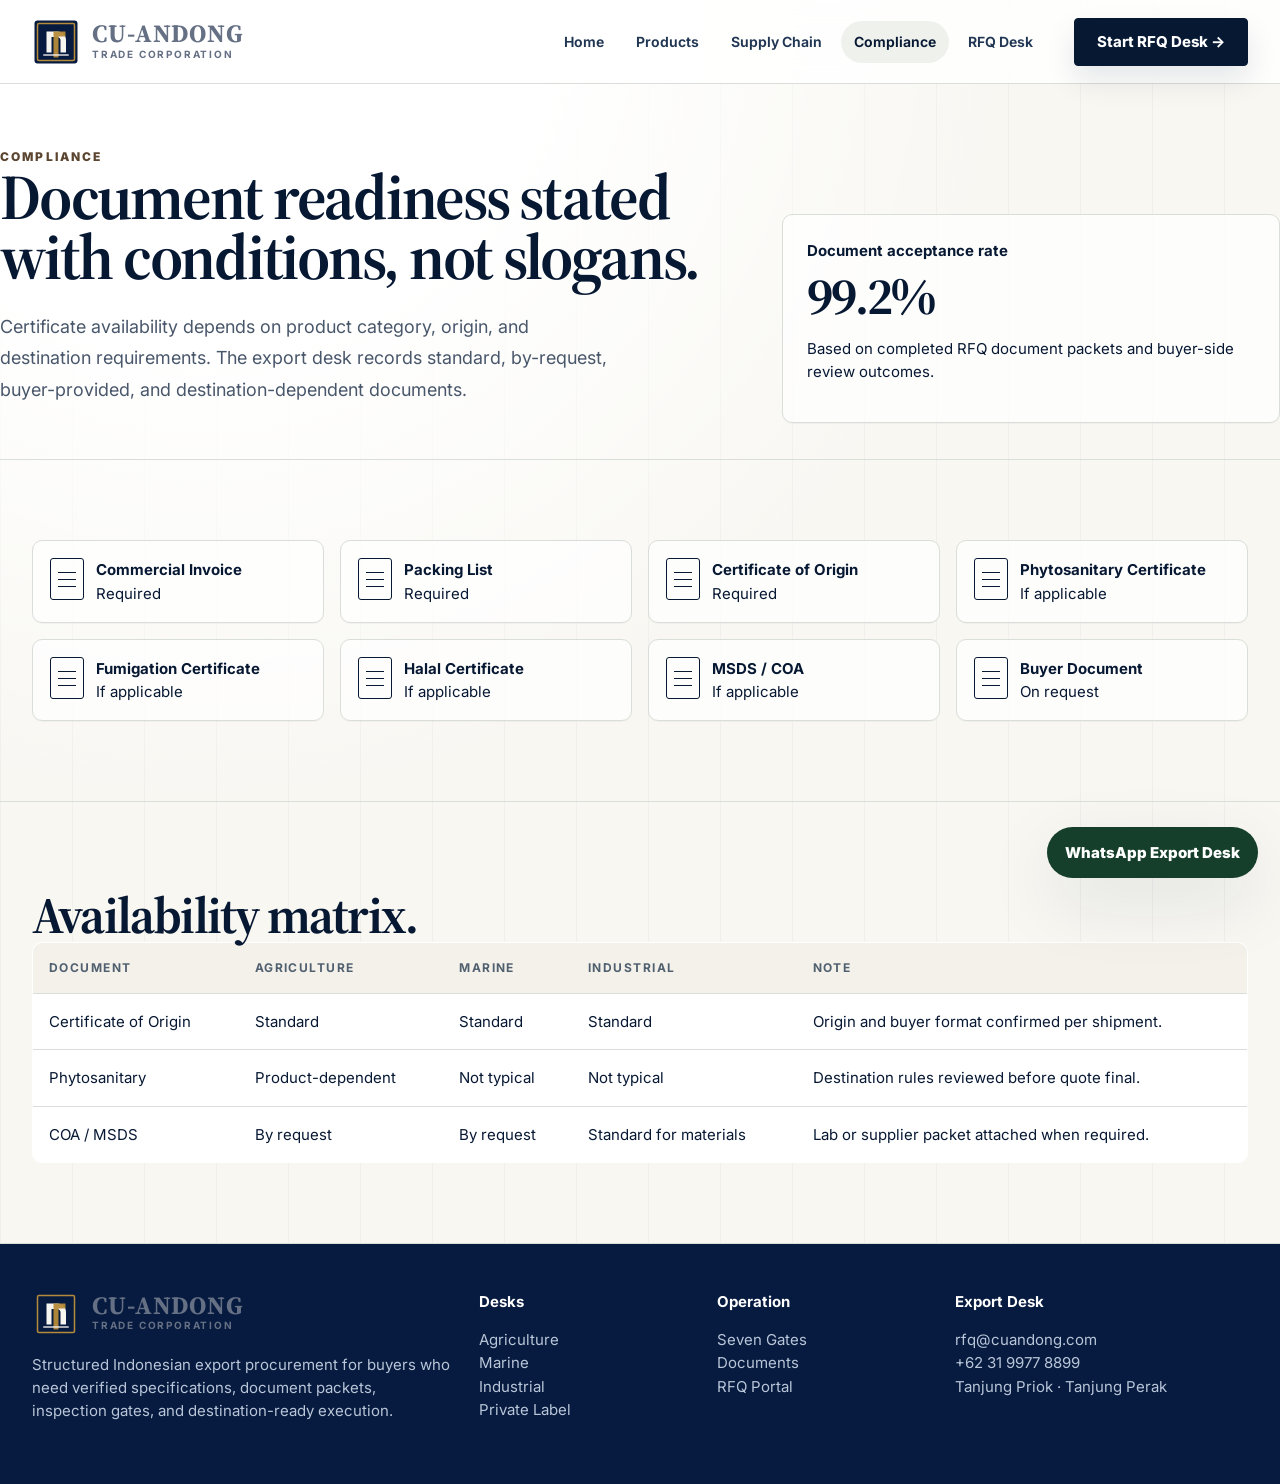
==== compliance.html @ 4dc1309f "Refine institutional visuals and product category assets" ====
<!doctype html><html lang="en"><head><meta charset="utf-8"><meta name="viewport" content="width=device-width, initial-scale=1"><title>Compliance — CU-ANDONG</title><meta name="description" content="CU-ANDONG Trade Corporation — Indonesian export procurement, RFQ desk, supply chain documentation."><link rel="preconnect" href="https://fonts.googleapis.com"><link rel="preconnect" href="https://fonts.gstatic.com" crossorigin><link href="https://fonts.googleapis.com/css2?family=Source+Serif+4:opsz,wght@8..60,500;8..60,600;8..60,700&family=Inter:wght@450;600;700;800&display=swap" rel="stylesheet"><link rel="icon" href="favicon.svg"><link rel="stylesheet" href="assets/cuandong.css"></head><body><div class="page"><header class="site-header"><div class="wrap nav"><a class="brand" href="index.html"><span class="mark">CD</span><span><b>CU-ANDONG</b><span>Trade Corporation</span></span></a><nav class="navlinks"><a class="" href="index.html">Home</a><a class="" href="products.html">Products</a><a class="" href="supply-chain.html">Supply Chain</a><a class="active" href="compliance.html">Compliance</a><a class="" href="contact.html">RFQ Desk</a></nav><a class="rfq-btn" href="contact.html">Start RFQ Desk →</a><button class="hamb btn secondary">Menu</button></div></header><main><section class="wrap subhero"><div><div class="kicker">Compliance</div><h1 class="display">Document readiness stated with conditions, not slogans.</h1><p class="lead">Certificate availability depends on product category, origin, and destination requirements. The export desk records standard, by-request, buyer-provided, and destination-dependent documents.</p></div><div class="panel" style="padding:24px"><b>Document acceptance rate</b><h2 style="font-size:52px">99.2%</h2><p>Based on completed RFQ document packets and buyer-side review outcomes.</p></div></section><section class="section"><div class="wrap"><div class="grid doc-grid"><article class="card doc"><i></i><div><b>Commercial Invoice</b><br><span>Required</span></div></article><article class="card doc"><i></i><div><b>Packing List</b><br><span>Required</span></div></article><article class="card doc"><i></i><div><b>Certificate of Origin</b><br><span>Required</span></div></article><article class="card doc"><i></i><div><b>Phytosanitary Certificate</b><br><span>If applicable</span></div></article><article class="card doc"><i></i><div><b>Fumigation Certificate</b><br><span>If applicable</span></div></article><article class="card doc"><i></i><div><b>Halal Certificate</b><br><span>If applicable</span></div></article><article class="card doc"><i></i><div><b>MSDS / COA</b><br><span>If applicable</span></div></article><article class="card doc"><i></i><div><b>Buyer Document</b><br><span>On request</span></div></article></div></div></section><section class="section"><div class="wrap"><h2>Availability matrix.</h2><table class="table"><tr><th>Document</th><th>Agriculture</th><th>Marine</th><th>Industrial</th><th>Note</th></tr><tr><td>Certificate of Origin</td><td>Standard</td><td>Standard</td><td>Standard</td><td>Origin and buyer format confirmed per shipment.</td></tr><tr><td>Phytosanitary</td><td>Product-dependent</td><td>Not typical</td><td>Not typical</td><td>Destination rules reviewed before quote final.</td></tr><tr><td>COA / MSDS</td><td>By request</td><td>By request</td><td>Standard for materials</td><td>Lab or supplier packet attached when required.</td></tr></table></div></section></main><footer class="footer"><div class="wrap footgrid"><div><div class="brand"><span class="mark">CD</span><span><b>CU-ANDONG</b><span>Trade Corporation</span></span></div><p>Structured Indonesian export procurement for buyers who need verified specifications, document packets, inspection gates, and destination-ready execution.</p></div><div><h4>Desks</h4><p><a href="products.html">Agriculture</a><br><a href="products.html">Marine</a><br><a href="products.html">Industrial</a><br><a href="products.html">Private Label</a></p></div><div><h4>Operation</h4><p><a href="supply-chain.html">Seven Gates</a><br><a href="compliance.html">Documents</a><br><a href="contact.html">RFQ Portal</a></p></div><div><h4>Export Desk</h4><p>rfq@cuandong.com<br>+62 31 9977 8899<br>Tanjung Priok · Tanjung Perak</p></div></div></footer><a class="wa" href="https://wa.me/623199778899?text=Hi%20CU-ANDONG%2C%20I%20want%20to%20discuss%20an%20RFQ%20draft.">WhatsApp Export Desk</a><div class="toast"></div></div><script src="assets/cuandong.js"></script></body></html>
---- assets/cuandong.css ----
:root{
  --ink:#061b3f; --ink-2:#0b2d5b; --muted:#667085; --paper:#f7f5ef; --white:#fff; --line:#d9ded8; --brass:#a7782a; --sage:#dce8d8; --sage-ink:#31543c; --warn:#efe4cf; --danger:#ead8d1; --shadow:0 24px 70px rgba(6,27,63,.10); --r:18px; --serif:"Fraunces", Georgia, serif; --sans:Inter, ui-sans-serif, system-ui, -apple-system, Segoe UI, Arial, sans-serif; }
*{box-sizing:border-box} html{scroll-behavior:smooth} body{margin:0;background:var(--paper);color:var(--ink);font-family:var(--sans);font-size:15px;line-height:1.55} a{color:inherit;text-decoration:none} img{max-width:100%;display:block} button,input,select,textarea{font:inherit}.page{min-height:100vh;background:radial-gradient(circle at 16% 0%,#fff 0 19%,transparent 44%),linear-gradient(90deg,rgba(6,27,63,.035) 1px,transparent 1px),var(--paper);background-size:auto,72px 72px,auto}.wrap{max-width:1440px;margin:auto;padding:0 32px}.site-header{height:84px;background:rgba(255,255,255,.82);backdrop-filter:blur(18px);border-bottom:1px solid var(--line);position:sticky;top:0;z-index:20}.nav{height:84px;display:flex;align-items:center;gap:28px}.brand{display:flex;align-items:center;gap:12px;font-weight:800;letter-spacing:.04em}.mark{width:42px;height:42px;border:2px solid var(--brass);display:grid;place-items:center;color:var(--brass);font-weight:900}.brand b{font-family:var(--serif);font-size:25px;line-height:.92}.brand span{display:block;font-size:10px;letter-spacing:.18em;text-transform:uppercase;color:var(--muted);font-weight:700}.navlinks{margin-left:auto;display:flex;gap:6px;align-items:center}.navlinks a{padding:10px 13px;border-radius:999px;color:#203653;font-weight:650;font-size:14px}.navlinks a:hover,.navlinks a.active{background:#eef1ec;color:var(--ink)}.rfq-btn,.btn{height:48px;padding:0 22px;border-radius:6px;border:1px solid var(--ink);background:var(--ink);color:#fff;display:inline-flex;align-items:center;justify-content:center;gap:12px;font-weight:760;box-shadow:0 10px 24px rgba(6,27,63,.14);transition:.2s}.rfq-btn:hover,.btn:hover{transform:translateY(-1px);background:#0a2a5f}.btn.secondary{background:#fff;color:var(--ink);box-shadow:none;border-color:var(--line)}.btn.secondary:hover{border-color:var(--ink)}.hamb{display:none}.hero{display:grid;grid-template-columns:5fr 7fr;min-height:615px;border-bottom:1px solid var(--line)}.hero-copy{padding:68px 40px 38px 4px;display:flex;flex-direction:column;justify-content:center}.hero h1,.display{font-family:var(--serif);font-size:clamp(46px,5vw,82px);line-height:.94;letter-spacing:-.055em;margin:0 0 24px}.lead{font-size:18px;line-height:1.75;color:#576273;max-width:620px}.hero-actions{display:flex;gap:18px;align-items:center;margin:32px 0}.text-link{font-weight:760;color:var(--ink-2);display:inline-flex;gap:10px}.evidence{display:grid;grid-template-columns:repeat(4,1fr);border:1px solid var(--line);background:rgba(255,255,255,.75);border-radius:8px;margin-top:22px}.ev{padding:18px 18px;border-right:1px solid var(--line)}.ev:last-child{border-right:0}.ev strong{display:block;font-family:var(--serif);font-size:26px}.ev span{font-size:12px;color:var(--muted);font-weight:650}.hero-media{position:relative;min-height:560px;border-left:1px solid var(--line);overflow:hidden;background:#ddd}.hero-media img{width:100%;height:100%;object-fit:cover}.status-panel{position:absolute;right:32px;top:56px;width:315px;background:linear-gradient(145deg,#061b3f,#0a3265);color:#fff;border:1px solid rgba(255,255,255,.18);box-shadow:var(--shadow);padding:22px;border-radius:8px}.status-panel h3{margin:0 0 16px;font-size:13px;letter-spacing:.16em;text-transform:uppercase}.status-row{display:flex;justify-content:space-between;border-top:1px solid rgba(255,255,255,.18);padding:11px 0;font-size:13px}.status-row b{font-size:18px}.section{padding:80px 0;border-bottom:1px solid var(--line)}.section-head{display:flex;justify-content:space-between;gap:28px;align-items:end;margin-bottom:28px}.kicker{font-size:12px;text-transform:uppercase;letter-spacing:.18em;font-weight:850;color:var(--ink-2)}h2{font-family:var(--serif);font-size:clamp(34px,4vw,58px);line-height:1;margin:8px 0 0;letter-spacing:-.04em}.grid{display:grid;gap:16px}.product-grid{grid-template-columns:1.15fr 1fr 1fr 1.25fr}.card,.panel{background:rgba(255,255,255,.76);border:1px solid var(--line);border-radius:10px;box-shadow:0 1px 0 rgba(6,27,63,.03)}.product{overflow:hidden;transition:.2s}.product:hover{transform:translateY(-3px);box-shadow:var(--shadow)}.thumb{height:170px;background:linear-gradient(135deg,rgba(6,27,63,.10),rgba(167,120,42,.12)),var(--img);background-size:cover;background-position:center;border-bottom:1px solid var(--line)}.thumb.coffee{--img:radial-gradient(circle at 20% 40%,#5c321c 0 12%,transparent 13%),radial-gradient(circle at 65% 55%,#28160e 0 10%,transparent 11%),linear-gradient(135deg,#9b6b3f,#24130d)}.thumb.spice{--img:radial-gradient(circle at 25% 35%,#d8b36a 0 11%,transparent 12%),radial-gradient(circle at 60% 50%,#7b3f1d 0 10%,transparent 11%),linear-gradient(135deg,#ead4a4,#6b2e17)}.thumb.marine{--img:linear-gradient(135deg,#d8f0ef,#18546b)}.thumb.ind{--img:linear-gradient(135deg,#c7cbd0,#4c5866)}.thumb.consumer{--img:linear-gradient(135deg,#fbf7ef,#b98b48)}.product-body{padding:18px}.product h3{margin:0 0 8px;font-size:19px}.meta{display:flex;flex-wrap:wrap;gap:8px;margin-top:16px}.chip{display:inline-flex;align-items:center;gap:6px;border:1px solid var(--line);background:#fff;padding:6px 9px;border-radius:999px;font-size:12px;font-weight:720;color:#35455e}.chip.ok{background:var(--sage);color:var(--sage-ink);border-color:#c8d9c3}.chip.warn{background:var(--warn);color:#77551e}.route{display:grid;grid-template-columns:1.05fr .95fr;gap:16px}.map{padding:26px;min-height:332px;position:relative;overflow:hidden}.map svg{width:100%;height:190px}.route-stats{display:grid;grid-template-columns:repeat(3,1fr);gap:0;border-top:1px solid var(--line);margin-top:18px}.route-stats div{padding:14px;border-right:1px solid var(--line)}.route-stats div:last-child{border:0}.workflow{display:grid;grid-template-columns:repeat(7,1fr);gap:0;overflow:hidden}.gate{padding:20px 14px;text-align:center;border-right:1px solid var(--line);min-height:145px}.gate:last-child{border-right:0}.gate .num{font-weight:850;color:var(--brass);font-size:12px}.gate .ico{width:42px;height:42px;border:1px solid var(--ink);display:grid;place-items:center;margin:14px auto;border-radius:5px}.ops{grid-template-columns:1.35fr 1fr 1fr}.photo{min-height:220px;background-image:linear-gradient(120deg,rgba(6,27,63,.15),rgba(167,120,42,.15)),url('generated/cuandong-warehouse-loading.png');background-size:cover;background-position:center;border-radius:9px;border:1px solid var(--line);display:flex;align-items:end;padding:14px;color:white;text-shadow:0 1px 8px rgba(0,0,0,.5);font-weight:800}.doc-grid{grid-template-columns:repeat(4,1fr)}.doc{padding:17px;display:flex;gap:12px;align-items:flex-start}.doc i{width:34px;height:42px;border:1.5px solid var(--ink);border-radius:3px;position:relative}.doc i:after{content:"";position:absolute;left:7px;right:7px;top:13px;height:1px;background:var(--ink);box-shadow:0 7px 0 var(--ink),0 14px 0 var(--ink)}.close{background:linear-gradient(135deg,#061b3f,#082d62);color:#fff;border-radius:10px;padding:36px;display:grid;grid-template-columns:1fr 300px;align-items:center;gap:20px}.close h2{color:#fff;font-size:42px}.close .btn.secondary{background:#fff}.footer{padding:46px 0;background:#061b3f;color:#dbe5f6}.footgrid{display:grid;grid-template-columns:2fr 1fr 1fr 1.4fr;gap:28px}.footgrid h4{color:#fff;margin:0 0 12px}.footgrid a,.footgrid p{color:#b9c5d8}.subhero{padding:64px 0 36px;border-bottom:1px solid var(--line);display:grid;grid-template-columns:1.2fr .8fr;gap:34px;align-items:end}.filterbar{display:flex;gap:12px;flex-wrap:wrap;margin:22px 0}.searchbox{height:52px;border:1px solid var(--line);background:#fff;border-radius:8px;padding:0 16px;min-width:280px}.table{width:100%;border-collapse:collapse;background:#fff;border:1px solid var(--line);border-radius:10px;overflow:hidden}.table th,.table td{padding:16px;border-bottom:1px solid var(--line);text-align:left}.table th{font-size:12px;letter-spacing:.12em;text-transform:uppercase;color:#516070;background:#f3f1ea}.split{display:grid;grid-template-columns:1fr 380px;gap:20px}.rfq-form{display:grid;gap:18px}.field{display:grid;gap:7px}.field label{font-weight:760}.field input,.field select,.field textarea{border:1px solid var(--line);border-radius:8px;background:#fff;min-height:50px;padding:12px 14px;color:var(--ink)}.field textarea{min-height:132px}.sidebar{position:sticky;top:104px;align-self:start;padding:22px}.summary-line{display:flex;justify-content:space-between;border-bottom:1px solid var(--line);padding:12px 0}.toast{position:fixed;right:24px;bottom:24px;background:#061b3f;color:white;padding:14px 18px;border-radius:8px;box-shadow:var(--shadow);opacity:0;transform:translateY(10px);transition:.25s;z-index:50}.toast.show{opacity:1;transform:none}.wa{position:fixed;right:22px;bottom:22px;background:#153f2a;color:#fff;border-radius:999px;padding:14px 18px;font-weight:850;box-shadow:var(--shadow);z-index:30}.mobile-only{display:none}
@media(max-width:980px){.wrap{padding:0 20px}.navlinks{display:none}.hamb{display:block;margin-left:auto}.hero,.subhero,.route,.split,.close{grid-template-columns:1fr}.hero-copy{padding:54px 0}.hero-media{border-left:0;min-height:420px}.status-panel{left:20px;right:20px;top:auto;bottom:20px;width:auto}.evidence,.product-grid,.doc-grid,.ops,.footgrid{grid-template-columns:1fr 1fr}.workflow{grid-template-columns:repeat(2,1fr)}.gate{text-align:left}.section{padding:64px 0}.close{padding:26px}.wa{left:16px;right:16px;text-align:center}.mobile-only{display:block}}
@media(max-width:620px){.brand b{font-size:20px}.hero h1{font-size:44px}.hero-actions{flex-direction:column;align-items:stretch}.btn{width:100%}.evidence,.product-grid,.doc-grid,.ops,.footgrid{grid-template-columns:1fr}.route-stats{grid-template-columns:1fr}.section-head{display:block}.searchbox{width:100%;min-width:0}.table{font-size:13px}.table th:nth-child(4),.table td:nth-child(4){display:none}}
@media(max-width:620px){.site-header .rfq-btn{display:none}.nav{gap:12px}.brand{min-width:0;gap:9px}.brand .mark{width:40px;height:40px;flex:0 0 40px}.brand b{font-size:18px;letter-spacing:.08em}.brand > span:last-child{max-width:142px}.brand > span:last-child span{font-size:9px}.hamb{height:42px;padding:0 14px}.wa{bottom:20px;padding:13px 14px}.evidence{display:block}.ev{border-right:0;border-bottom:1px solid var(--line)}.ev:last-child{border-bottom:0}.hero-media{margin-top:24px}.status-panel{position:relative;left:auto;right:auto;bottom:auto;top:auto;margin:14px 0 0}.hero-media{display:flex;flex-direction:column}.hero-media img{height:300px}.display{font-size:42px}}
@media(max-width:620px){.brand > span:last-child{display:none}.hamb{margin-left:auto;min-width:128px}.site-header,.nav{height:72px}}
/* Investor-grade correction pass */
:root{--serif:"Source Serif 4", Georgia, "Times New Roman", serif; --sans:Inter, ui-sans-serif, system-ui, -apple-system, Segoe UI, Arial, sans-serif; --ink:#071833; --ink-2:#102a4c; --paper:#f8f7f2; --brass:#9a742e;}
.brand{letter-spacing:.06em}.brand b{font-family:var(--serif);font-weight:700;letter-spacing:.035em}.mark{border:0!important;background:url('generated/cuandong-seal.svg') center/contain no-repeat!important;color:transparent!important;width:48px!important;height:48px!important}.hero h1,.display,h2{font-family:var(--serif);font-weight:650;letter-spacing:-.035em}.hero h1{font-size:clamp(44px,4.8vw,74px);line-height:.98}.lead{color:#49576b}.btn,.rfq-btn{border-radius:4px;box-shadow:0 14px 30px rgba(7,24,51,.10)}.thumb.spice{--img:url('generated/category-spices.png')}.thumb.coffee{--img:url('generated/category-coffee.png')}.thumb.marine{--img:url('generated/category-marine.png')}.thumb.ind{--img:url('generated/category-industrial.png')}.thumb{background-image:linear-gradient(180deg,rgba(7,24,51,.02),rgba(7,24,51,.08)),var(--img)!important;background-size:cover!important;background-position:center!important;height:190px}.product h3{font-family:var(--serif);font-weight:650;font-size:21px}.product-body p{color:#546174}.kicker{color:#5b4530}.status-panel{background:linear-gradient(145deg,#071833,#0d2b51)}.close{background:linear-gradient(135deg,#071833,#0c294e)}
@media(max-width:620px){.mark{width:40px!important;height:40px!important}.hero h1{font-size:39px;line-height:1.03}.thumb{height:210px}.wa{font-size:14px}}
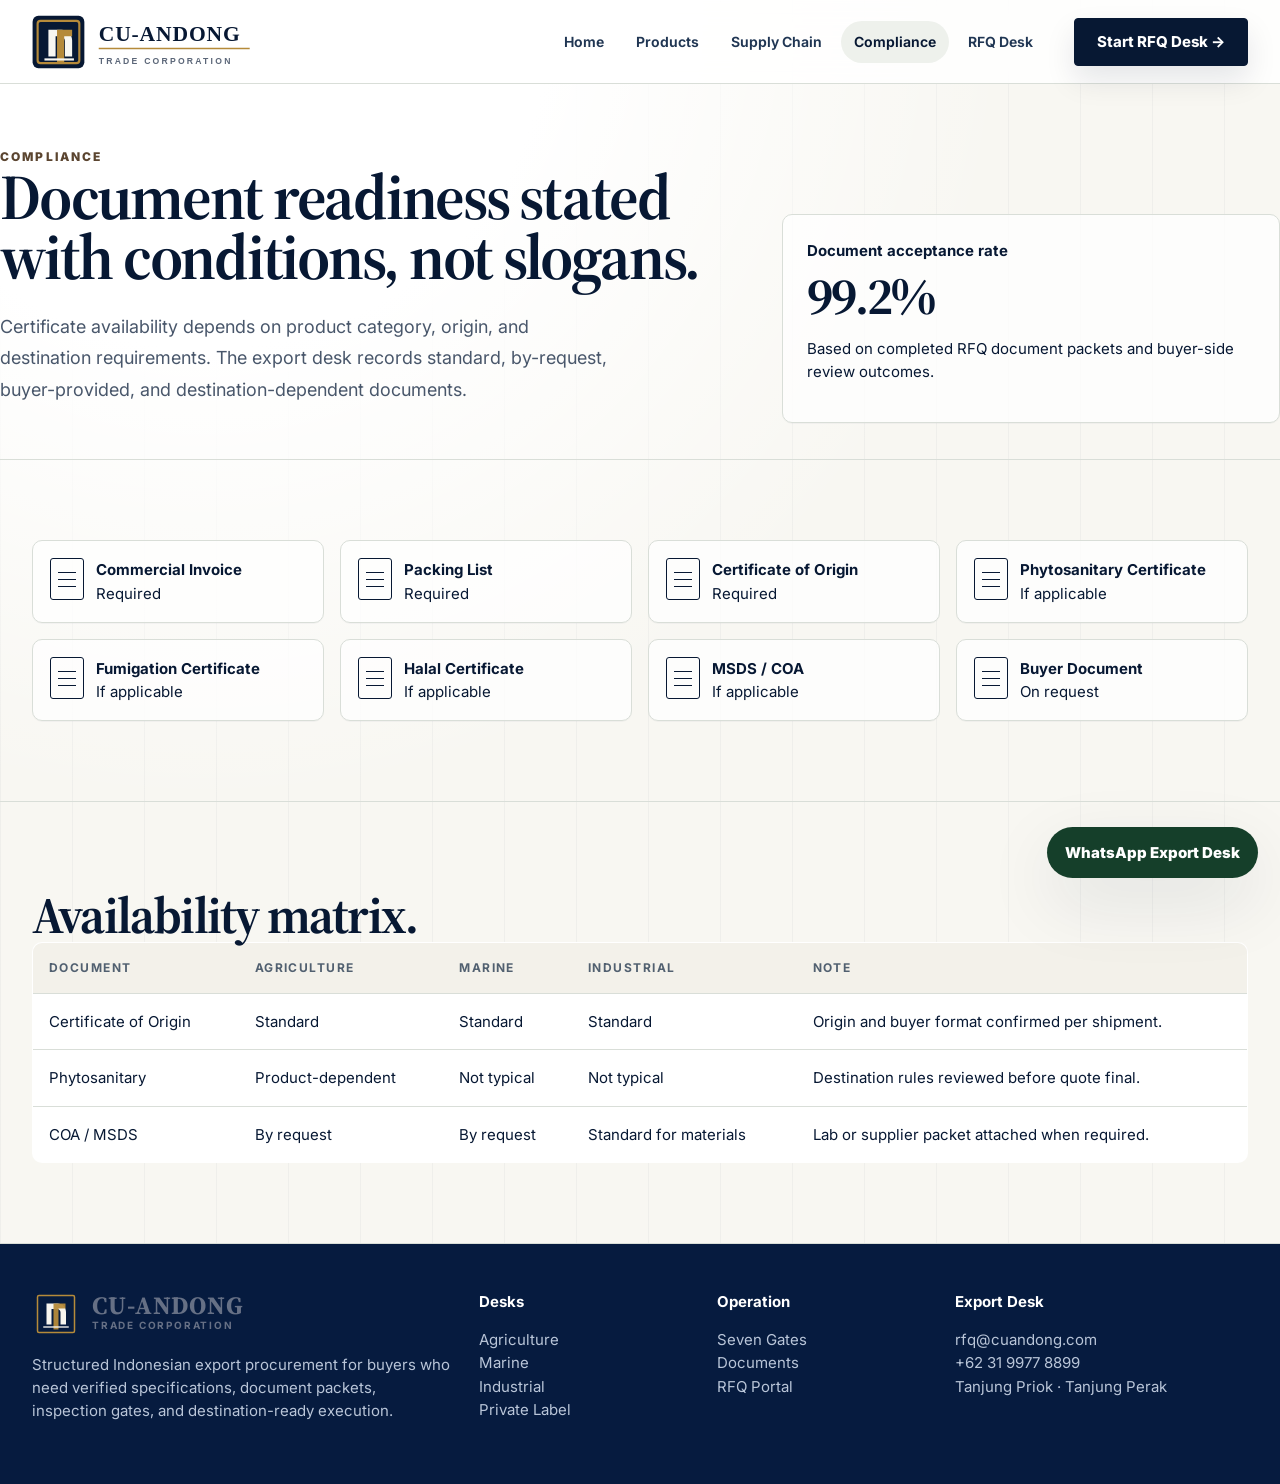
==== commit 1c2d2a4c: "Replace cached CSS logo with explicit wordmark asset" ====
--- a/compliance.html
+++ b/compliance.html
@@ -1 +1 @@
-<!doctype html><html lang="en"><head><meta charset="utf-8"><meta name="viewport" content="width=device-width, initial-scale=1"><title>Compliance — CU-ANDONG</title><meta name="description" content="CU-ANDONG Trade Corporation — Indonesian export procurement, RFQ desk, supply chain documentation."><link rel="preconnect" href="https://fonts.googleapis.com"><link rel="preconnect" href="https://fonts.gstatic.com" crossorigin><link href="https://fonts.googleapis.com/css2?family=Source+Serif+4:opsz,wght@8..60,500;8..60,600;8..60,700&family=Inter:wght@450;600;700;800&display=swap" rel="stylesheet"><link rel="icon" href="favicon.svg"><link rel="stylesheet" href="assets/cuandong.css"></head><body><div class="page"><header class="site-header"><div class="wrap nav"><a class="brand" href="index.html"><span class="mark">CD</span><span><b>CU-ANDONG</b><span>Trade Corporation</span></span></a><nav class="navlinks"><a class="" href="index.html">Home</a><a class="" href="products.html">Products</a><a class="" href="supply-chain.html">Supply Chain</a><a class="active" href="compliance.html">Compliance</a><a class="" href="contact.html">RFQ Desk</a></nav><a class="rfq-btn" href="contact.html">Start RFQ Desk →</a><button class="hamb btn secondary">Menu</button></div></header><main><section class="wrap subhero"><div><div class="kicker">Compliance</div><h1 class="display">Document readiness stated with conditions, not slogans.</h1><p class="lead">Certificate availability depends on product category, origin, and destination requirements. The export desk records standard, by-request, buyer-provided, and destination-dependent documents.</p></div><div class="panel" style="padding:24px"><b>Document acceptance rate</b><h2 style="font-size:52px">99.2%</h2><p>Based on completed RFQ document packets and buyer-side review outcomes.</p></div></section><section class="section"><div class="wrap"><div class="grid doc-grid"><article class="card doc"><i></i><div><b>Commercial Invoice</b><br><span>Required</span></div></article><article class="card doc"><i></i><div><b>Packing List</b><br><span>Required</span></div></article><article class="card doc"><i></i><div><b>Certificate of Origin</b><br><span>Required</span></div></article><article class="card doc"><i></i><div><b>Phytosanitary Certificate</b><br><span>If applicable</span></div></article><article class="card doc"><i></i><div><b>Fumigation Certificate</b><br><span>If applicable</span></div></article><article class="card doc"><i></i><div><b>Halal Certificate</b><br><span>If applicable</span></div></article><article class="card doc"><i></i><div><b>MSDS / COA</b><br><span>If applicable</span></div></article><article class="card doc"><i></i><div><b>Buyer Document</b><br><span>On request</span></div></article></div></div></section><section class="section"><div class="wrap"><h2>Availability matrix.</h2><table class="table"><tr><th>Document</th><th>Agriculture</th><th>Marine</th><th>Industrial</th><th>Note</th></tr><tr><td>Certificate of Origin</td><td>Standard</td><td>Standard</td><td>Standard</td><td>Origin and buyer format confirmed per shipment.</td></tr><tr><td>Phytosanitary</td><td>Product-dependent</td><td>Not typical</td><td>Not typical</td><td>Destination rules reviewed before quote final.</td></tr><tr><td>COA / MSDS</td><td>By request</td><td>By request</td><td>Standard for materials</td><td>Lab or supplier packet attached when required.</td></tr></table></div></section></main><footer class="footer"><div class="wrap footgrid"><div><div class="brand"><span class="mark">CD</span><span><b>CU-ANDONG</b><span>Trade Corporation</span></span></div><p>Structured Indonesian export procurement for buyers who need verified specifications, document packets, inspection gates, and destination-ready execution.</p></div><div><h4>Desks</h4><p><a href="products.html">Agriculture</a><br><a href="products.html">Marine</a><br><a href="products.html">Industrial</a><br><a href="products.html">Private Label</a></p></div><div><h4>Operation</h4><p><a href="supply-chain.html">Seven Gates</a><br><a href="compliance.html">Documents</a><br><a href="contact.html">RFQ Portal</a></p></div><div><h4>Export Desk</h4><p>rfq@cuandong.com<br>+62 31 9977 8899<br>Tanjung Priok · Tanjung Perak</p></div></div></footer><a class="wa" href="https://wa.me/623199778899?text=Hi%20CU-ANDONG%2C%20I%20want%20to%20discuss%20an%20RFQ%20draft.">WhatsApp Export Desk</a><div class="toast"></div></div><script src="assets/cuandong.js"></script></body></html>+<!doctype html><html lang="en"><head><meta charset="utf-8"><meta name="viewport" content="width=device-width, initial-scale=1"><title>Compliance — CU-ANDONG</title><meta name="description" content="CU-ANDONG Trade Corporation — Indonesian export procurement, RFQ desk, supply chain documentation."><link rel="preconnect" href="https://fonts.googleapis.com"><link rel="preconnect" href="https://fonts.gstatic.com" crossorigin><link href="https://fonts.googleapis.com/css2?family=Source+Serif+4:opsz,wght@8..60,500;8..60,600;8..60,700&family=Inter:wght@450;600;700;800&display=swap" rel="stylesheet"><link rel="icon" href="favicon.svg"><link rel="stylesheet" href="assets/cuandong.css?v=3"></head><body><div class="page"><header class="site-header"><div class="wrap nav"><a class="brand brand-logo" href="index.html" aria-label="CU-ANDONG Trade Corporation home"><img src="assets/generated/cuandong-logo-v2.svg?v=3" alt="CU-ANDONG Trade Corporation"></a><nav class="navlinks"><a class="" href="index.html">Home</a><a class="" href="products.html">Products</a><a class="" href="supply-chain.html">Supply Chain</a><a class="active" href="compliance.html">Compliance</a><a class="" href="contact.html">RFQ Desk</a></nav><a class="rfq-btn" href="contact.html">Start RFQ Desk →</a><button class="hamb btn secondary">Menu</button></div></header><main><section class="wrap subhero"><div><div class="kicker">Compliance</div><h1 class="display">Document readiness stated with conditions, not slogans.</h1><p class="lead">Certificate availability depends on product category, origin, and destination requirements. The export desk records standard, by-request, buyer-provided, and destination-dependent documents.</p></div><div class="panel" style="padding:24px"><b>Document acceptance rate</b><h2 style="font-size:52px">99.2%</h2><p>Based on completed RFQ document packets and buyer-side review outcomes.</p></div></section><section class="section"><div class="wrap"><div class="grid doc-grid"><article class="card doc"><i></i><div><b>Commercial Invoice</b><br><span>Required</span></div></article><article class="card doc"><i></i><div><b>Packing List</b><br><span>Required</span></div></article><article class="card doc"><i></i><div><b>Certificate of Origin</b><br><span>Required</span></div></article><article class="card doc"><i></i><div><b>Phytosanitary Certificate</b><br><span>If applicable</span></div></article><article class="card doc"><i></i><div><b>Fumigation Certificate</b><br><span>If applicable</span></div></article><article class="card doc"><i></i><div><b>Halal Certificate</b><br><span>If applicable</span></div></article><article class="card doc"><i></i><div><b>MSDS / COA</b><br><span>If applicable</span></div></article><article class="card doc"><i></i><div><b>Buyer Document</b><br><span>On request</span></div></article></div></div></section><section class="section"><div class="wrap"><h2>Availability matrix.</h2><table class="table"><tr><th>Document</th><th>Agriculture</th><th>Marine</th><th>Industrial</th><th>Note</th></tr><tr><td>Certificate of Origin</td><td>Standard</td><td>Standard</td><td>Standard</td><td>Origin and buyer format confirmed per shipment.</td></tr><tr><td>Phytosanitary</td><td>Product-dependent</td><td>Not typical</td><td>Not typical</td><td>Destination rules reviewed before quote final.</td></tr><tr><td>COA / MSDS</td><td>By request</td><td>By request</td><td>Standard for materials</td><td>Lab or supplier packet attached when required.</td></tr></table></div></section></main><footer class="footer"><div class="wrap footgrid"><div><div class="brand"><span class="mark">CD</span><span><b>CU-ANDONG</b><span>Trade Corporation</span></span></div><p>Structured Indonesian export procurement for buyers who need verified specifications, document packets, inspection gates, and destination-ready execution.</p></div><div><h4>Desks</h4><p><a href="products.html">Agriculture</a><br><a href="products.html">Marine</a><br><a href="products.html">Industrial</a><br><a href="products.html">Private Label</a></p></div><div><h4>Operation</h4><p><a href="supply-chain.html">Seven Gates</a><br><a href="compliance.html">Documents</a><br><a href="contact.html">RFQ Portal</a></p></div><div><h4>Export Desk</h4><p>rfq@cuandong.com<br>+62 31 9977 8899<br>Tanjung Priok · Tanjung Perak</p></div></div></footer><a class="wa" href="https://wa.me/623199778899?text=Hi%20CU-ANDONG%2C%20I%20want%20to%20discuss%20an%20RFQ%20draft.">WhatsApp Export Desk</a><div class="toast"></div></div><script src="assets/cuandong.js"></script></body></html>
--- a/assets/cuandong.css
+++ b/assets/cuandong.css
@@ -1,11 +1,15 @@
 :root{
   --ink:#061b3f; --ink-2:#0b2d5b; --muted:#667085; --paper:#f7f5ef; --white:#fff; --line:#d9ded8; --brass:#a7782a; --sage:#dce8d8; --sage-ink:#31543c; --warn:#efe4cf; --danger:#ead8d1; --shadow:0 24px 70px rgba(6,27,63,.10); --r:18px; --serif:"Fraunces", Georgia, serif; --sans:Inter, ui-sans-serif, system-ui, -apple-system, Segoe UI, Arial, sans-serif; }
-*{box-sizing:border-box} html{scroll-behavior:smooth} body{margin:0;background:var(--paper);color:var(--ink);font-family:var(--sans);font-size:15px;line-height:1.55} a{color:inherit;text-decoration:none} img{max-width:100%;display:block} button,input,select,textarea{font:inherit}.page{min-height:100vh;background:radial-gradient(circle at 16% 0%,#fff 0 19%,transparent 44%),linear-gradient(90deg,rgba(6,27,63,.035) 1px,transparent 1px),var(--paper);background-size:auto,72px 72px,auto}.wrap{max-width:1440px;margin:auto;padding:0 32px}.site-header{height:84px;background:rgba(255,255,255,.82);backdrop-filter:blur(18px);border-bottom:1px solid var(--line);position:sticky;top:0;z-index:20}.nav{height:84px;display:flex;align-items:center;gap:28px}.brand{display:flex;align-items:center;gap:12px;font-weight:800;letter-spacing:.04em}.mark{width:42px;height:42px;border:2px solid var(--brass);display:grid;place-items:center;color:var(--brass);font-weight:900}.brand b{font-family:var(--serif);font-size:25px;line-height:.92}.brand span{display:block;font-size:10px;letter-spacing:.18em;text-transform:uppercase;color:var(--muted);font-weight:700}.navlinks{margin-left:auto;display:flex;gap:6px;align-items:center}.navlinks a{padding:10px 13px;border-radius:999px;color:#203653;font-weight:650;font-size:14px}.navlinks a:hover,.navlinks a.active{background:#eef1ec;color:var(--ink)}.rfq-btn,.btn{height:48px;padding:0 22px;border-radius:6px;border:1px solid var(--ink);background:var(--ink);color:#fff;display:inline-flex;align-items:center;justify-content:center;gap:12px;font-weight:760;box-shadow:0 10px 24px rgba(6,27,63,.14);transition:.2s}.rfq-btn:hover,.btn:hover{transform:translateY(-1px);background:#0a2a5f}.btn.secondary{background:#fff;color:var(--ink);box-shadow:none;border-color:var(--line)}.btn.secondary:hover{border-color:var(--ink)}.hamb{display:none}.hero{display:grid;grid-template-columns:5fr 7fr;min-height:615px;border-bottom:1px solid var(--line)}.hero-copy{padding:68px 40px 38px 4px;display:flex;flex-direction:column;justify-content:center}.hero h1,.display{font-family:var(--serif);font-size:clamp(46px,5vw,82px);line-height:.94;letter-spacing:-.055em;margin:0 0 24px}.lead{font-size:18px;line-height:1.75;color:#576273;max-width:620px}.hero-actions{display:flex;gap:18px;align-items:center;margin:32px 0}.text-link{font-weight:760;color:var(--ink-2);display:inline-flex;gap:10px}.evidence{display:grid;grid-template-columns:repeat(4,1fr);border:1px solid var(--line);background:rgba(255,255,255,.75);border-radius:8px;margin-top:22px}.ev{padding:18px 18px;border-right:1px solid var(--line)}.ev:last-child{border-right:0}.ev strong{display:block;font-family:var(--serif);font-size:26px}.ev span{font-size:12px;color:var(--muted);font-weight:650}.hero-media{position:relative;min-height:560px;border-left:1px solid var(--line);overflow:hidden;background:#ddd}.hero-media img{width:100%;height:100%;object-fit:cover}.status-panel{position:absolute;right:32px;top:56px;width:315px;background:linear-gradient(145deg,#061b3f,#0a3265);color:#fff;border:1px solid rgba(255,255,255,.18);box-shadow:var(--shadow);padding:22px;border-radius:8px}.status-panel h3{margin:0 0 16px;font-size:13px;letter-spacing:.16em;text-transform:uppercase}.status-row{display:flex;justify-content:space-between;border-top:1px solid rgba(255,255,255,.18);padding:11px 0;font-size:13px}.status-row b{font-size:18px}.section{padding:80px 0;border-bottom:1px solid var(--line)}.section-head{display:flex;justify-content:space-between;gap:28px;align-items:end;margin-bottom:28px}.kicker{font-size:12px;text-transform:uppercase;letter-spacing:.18em;font-weight:850;color:var(--ink-2)}h2{font-family:var(--serif);font-size:clamp(34px,4vw,58px);line-height:1;margin:8px 0 0;letter-spacing:-.04em}.grid{display:grid;gap:16px}.product-grid{grid-template-columns:1.15fr 1fr 1fr 1.25fr}.card,.panel{background:rgba(255,255,255,.76);border:1px solid var(--line);border-radius:10px;box-shadow:0 1px 0 rgba(6,27,63,.03)}.product{overflow:hidden;transition:.2s}.product:hover{transform:translateY(-3px);box-shadow:var(--shadow)}.thumb{height:170px;background:linear-gradient(135deg,rgba(6,27,63,.10),rgba(167,120,42,.12)),var(--img);background-size:cover;background-position:center;border-bottom:1px solid var(--line)}.thumb.coffee{--img:radial-gradient(circle at 20% 40%,#5c321c 0 12%,transparent 13%),radial-gradient(circle at 65% 55%,#28160e 0 10%,transparent 11%),linear-gradient(135deg,#9b6b3f,#24130d)}.thumb.spice{--img:radial-gradient(circle at 25% 35%,#d8b36a 0 11%,transparent 12%),radial-gradient(circle at 60% 50%,#7b3f1d 0 10%,transparent 11%),linear-gradient(135deg,#ead4a4,#6b2e17)}.thumb.marine{--img:linear-gradient(135deg,#d8f0ef,#18546b)}.thumb.ind{--img:linear-gradient(135deg,#c7cbd0,#4c5866)}.thumb.consumer{--img:linear-gradient(135deg,#fbf7ef,#b98b48)}.product-body{padding:18px}.product h3{margin:0 0 8px;font-size:19px}.meta{display:flex;flex-wrap:wrap;gap:8px;margin-top:16px}.chip{display:inline-flex;align-items:center;gap:6px;border:1px solid var(--line);background:#fff;padding:6px 9px;border-radius:999px;font-size:12px;font-weight:720;color:#35455e}.chip.ok{background:var(--sage);color:var(--sage-ink);border-color:#c8d9c3}.chip.warn{background:var(--warn);color:#77551e}.route{display:grid;grid-template-columns:1.05fr .95fr;gap:16px}.map{padding:26px;min-height:332px;position:relative;overflow:hidden}.map svg{width:100%;height:190px}.route-stats{display:grid;grid-template-columns:repeat(3,1fr);gap:0;border-top:1px solid var(--line);margin-top:18px}.route-stats div{padding:14px;border-right:1px solid var(--line)}.route-stats div:last-child{border:0}.workflow{display:grid;grid-template-columns:repeat(7,1fr);gap:0;overflow:hidden}.gate{padding:20px 14px;text-align:center;border-right:1px solid var(--line);min-height:145px}.gate:last-child{border-right:0}.gate .num{font-weight:850;color:var(--brass);font-size:12px}.gate .ico{width:42px;height:42px;border:1px solid var(--ink);display:grid;place-items:center;margin:14px auto;border-radius:5px}.ops{grid-template-columns:1.35fr 1fr 1fr}.photo{min-height:220px;background-image:linear-gradient(120deg,rgba(6,27,63,.15),rgba(167,120,42,.15)),url('generated/cuandong-warehouse-loading.png');background-size:cover;background-position:center;border-radius:9px;border:1px solid var(--line);display:flex;align-items:end;padding:14px;color:white;text-shadow:0 1px 8px rgba(0,0,0,.5);font-weight:800}.doc-grid{grid-template-columns:repeat(4,1fr)}.doc{padding:17px;display:flex;gap:12px;align-items:flex-start}.doc i{width:34px;height:42px;border:1.5px solid var(--ink);border-radius:3px;position:relative}.doc i:after{content:"";position:absolute;left:7px;right:7px;top:13px;height:1px;background:var(--ink);box-shadow:0 7px 0 var(--ink),0 14px 0 var(--ink)}.close{background:linear-gradient(135deg,#061b3f,#082d62);color:#fff;border-radius:10px;padding:36px;display:grid;grid-template-columns:1fr 300px;align-items:center;gap:20px}.close h2{color:#fff;font-size:42px}.close .btn.secondary{background:#fff}.footer{padding:46px 0;background:#061b3f;color:#dbe5f6}.footgrid{display:grid;grid-template-columns:2fr 1fr 1fr 1.4fr;gap:28px}.footgrid h4{color:#fff;margin:0 0 12px}.footgrid a,.footgrid p{color:#b9c5d8}.subhero{padding:64px 0 36px;border-bottom:1px solid var(--line);display:grid;grid-template-columns:1.2fr .8fr;gap:34px;align-items:end}.filterbar{display:flex;gap:12px;flex-wrap:wrap;margin:22px 0}.searchbox{height:52px;border:1px solid var(--line);background:#fff;border-radius:8px;padding:0 16px;min-width:280px}.table{width:100%;border-collapse:collapse;background:#fff;border:1px solid var(--line);border-radius:10px;overflow:hidden}.table th,.table td{padding:16px;border-bottom:1px solid var(--line);text-align:left}.table th{font-size:12px;letter-spacing:.12em;text-transform:uppercase;color:#516070;background:#f3f1ea}.split{display:grid;grid-template-columns:1fr 380px;gap:20px}.rfq-form{display:grid;gap:18px}.field{display:grid;gap:7px}.field label{font-weight:760}.field input,.field select,.field textarea{border:1px solid var(--line);border-radius:8px;background:#fff;min-height:50px;padding:12px 14px;color:var(--ink)}.field textarea{min-height:132px}.sidebar{position:sticky;top:104px;align-self:start;padding:22px}.summary-line{display:flex;justify-content:space-between;border-bottom:1px solid var(--line);padding:12px 0}.toast{position:fixed;right:24px;bottom:24px;background:#061b3f;color:white;padding:14px 18px;border-radius:8px;box-shadow:var(--shadow);opacity:0;transform:translateY(10px);transition:.25s;z-index:50}.toast.show{opacity:1;transform:none}.wa{position:fixed;right:22px;bottom:22px;background:#153f2a;color:#fff;border-radius:999px;padding:14px 18px;font-weight:850;box-shadow:var(--shadow);z-index:30}.mobile-only{display:none}
+*{box-sizing:border-box} html{scroll-behavior:smooth} body{margin:0;background:var(--paper);color:var(--ink);font-family:var(--sans);font-size:15px;line-height:1.55} a{color:inherit;text-decoration:none} img{max-width:100%;display:block} button,input,select,textarea{font:inherit}.page{min-height:100vh;background:radial-gradient(circle at 16% 0%,#fff 0 19%,transparent 44%),linear-gradient(90deg,rgba(6,27,63,.035) 1px,transparent 1px),var(--paper);background-size:auto,72px 72px,auto}.wrap{max-width:1440px;margin:auto;padding:0 32px}.site-header{height:84px;background:rgba(255,255,255,.82);backdrop-filter:blur(18px);border-bottom:1px solid var(--line);position:sticky;top:0;z-index:20}.nav{height:84px;display:flex;align-items:center;gap:28px}.brand{display:flex;align-items:center;gap:12px;font-weight:800;letter-spacing:.04em}.mark{width:42px;height:42px;border:2px solid var(--brass);display:grid;place-items:center;color:var(--brass);font-weight:900}.brand b{font-family:var(--serif);font-size:25px;line-height:.92}.brand span{display:block;font-size:10px;letter-spacing:.18em;text-transform:uppercase;color:var(--muted);font-weight:700}.navlinks{margin-left:auto;display:flex;gap:6px;align-items:center}.navlinks a{padding:10px 13px;border-radius:999px;color:#203653;font-weight:650;font-size:14px}.navlinks a:hover,.navlinks a.active{background:#eef1ec;color:var(--ink)}.rfq-btn,.btn{height:48px;padding:0 22px;border-radius:6px;border:1px solid var(--ink);background:var(--ink);color:#fff;display:inline-flex;align-items:center;justify-content:center;gap:12px;font-weight:760;box-shadow:0 10px 24px rgba(6,27,63,.14);transition:.2s}.rfq-btn:hover,.btn:hover{transform:translateY(-1px);background:#0a2a5f}.btn.secondary{background:#fff;color:var(--ink);box-shadow:none;border-color:var(--line)}.btn.secondary:hover{border-color:var(--ink)}.hamb{display:none}.hero{display:grid;grid-template-columns:5fr 7fr;min-height:615px;border-bottom:1px solid var(--line)}.hero-copy{padding:68px 40px 38px 4px;display:flex;flex-direction:column;justify-content:center}.hero h1,.display{font-family:var(--serif);font-size:clamp(46px,5vw,82px);line-height:.94;letter-spacing:-.055em;margin:0 0 24px}.lead{font-size:18px;line-height:1.75;color:#576273;max-width:620px}.hero-actions{display:flex;gap:18px;align-items:center;margin:32px 0}.text-link{font-weight:760;color:var(--ink-2);display:inline-flex;gap:10px}.evidence{display:grid;grid-template-columns:repeat(4,1fr);border:1px solid var(--line);background:rgba(255,255,255,.75);border-radius:8px;margin-top:22px}.ev{padding:18px 18px;border-right:1px solid var(--line)}.ev:last-child{border-right:0}.ev strong{display:block;font-family:var(--serif);font-size:26px}.ev span{font-size:12px;color:var(--muted);font-weight:650}.hero-media{position:relative;min-height:560px;border-left:1px solid var(--line);overflow:hidden;background:#ddd}.hero-media img{width:100%;height:100%;object-fit:cover}.status-panel{position:absolute;right:32px;top:56px;width:315px;background:linear-gradient(145deg,#061b3f,#0a3265);color:#fff;border:1px solid rgba(255,255,255,.18);box-shadow:var(--shadow);padding:22px;border-radius:8px}.status-panel h3{margin:0 0 16px;font-size:13px;letter-spacing:.16em;text-transform:uppercase}.status-row{display:flex;justify-content:space-between;border-top:1px solid rgba(255,255,255,.18);padding:11px 0;font-size:13px}.status-row b{font-size:18px}.section{padding:80px 0;border-bottom:1px solid var(--line)}.section-head{display:flex;justify-content:space-between;gap:28px;align-items:end;margin-bottom:28px}.kicker{font-size:12px;text-transform:uppercase;letter-spacing:.18em;font-weight:850;color:var(--ink-2)}h2{font-family:var(--serif);font-size:clamp(34px,4vw,58px);line-height:1;margin:8px 0 0;letter-spacing:-.04em}.grid{display:grid;gap:16px}.product-grid{grid-template-columns:1.15fr 1fr 1fr 1.25fr}.card,.panel{background:rgba(255,255,255,.76);border:1px solid var(--line);border-radius:10px;box-shadow:0 1px 0 rgba(6,27,63,.03)}.product{overflow:hidden;transition:.2s}.product:hover{transform:translateY(-3px);box-shadow:var(--shadow)}.thumb{height:170px;background:linear-gradient(135deg,rgba(6,27,63,.10),rgba(167,120,42,.12)),var(--img);background-size:cover;background-position:center;border-bottom:1px solid var(--line)}.thumb.coffee{--img:radial-gradient(circle at 20% 40%,#5c321c 0 12%,transparent 13%),radial-gradient(circle at 65% 55%,#28160e 0 10%,transparent 11%),linear-gradient(135deg,#9b6b3f,#24130d)}.thumb.spice{--img:radial-gradient(circle at 25% 35%,#d8b36a 0 11%,transparent 12%),radial-gradient(circle at 60% 50%,#7b3f1d 0 10%,transparent 11%),linear-gradient(135deg,#ead4a4,#6b2e17)}.thumb.marine{--img:linear-gradient(135deg,#d8f0ef,#18546b)}.thumb.ind{--img:linear-gradient(135deg,#c7cbd0,#4c5866)}.thumb.consumer{--img:linear-gradient(135deg,#fbf7ef,#b98b48)}.product-body{padding:18px}.product h3{margin:0 0 8px;font-size:19px}.meta{display:flex;flex-wrap:wrap;gap:8px;margin-top:16px}.chip{display:inline-flex;align-items:center;gap:6px;border:1px solid var(--line);background:#fff;padding:6px 9px;border-radius:999px;font-size:12px;font-weight:720;color:#35455e}.chip.ok{background:var(--sage);color:var(--sage-ink);border-color:#c8d9c3}.chip.warn{background:var(--warn);color:#77551e}.route{display:grid;grid-template-columns:1.05fr .95fr;gap:16px}.map{padding:26px;min-height:332px;position:relative;overflow:hidden}.map svg{width:100%;height:190px}.route-stats{display:grid;grid-template-columns:repeat(3,1fr);gap:0;border-top:1px solid var(--line);margin-top:18px}.route-stats div{padding:14px;border-right:1px solid var(--line)}.route-stats div:last-child{border:0}.workflow{display:grid;grid-template-columns:repeat(7,1fr);gap:0;overflow:hidden}.gate{padding:20px 14px;text-align:center;border-right:1px solid var(--line);min-height:145px}.gate:last-child{border-right:0}.gate .num{font-weight:850;color:var(--brass);font-size:12px}.gate .ico{width:42px;height:42px;border:1px solid var(--ink);display:grid;place-items:center;margin:14px auto;border-radius:5px}.ops{grid-template-columns:1.35fr 1fr 1fr}.photo{min-height:220px;background-image:linear-gradient(120deg,rgba(6,27,63,.15),rgba(167,120,42,.15)),url('generated/cuandong-warehouse-loading.jpg');background-size:cover;background-position:center;border-radius:9px;border:1px solid var(--line);display:flex;align-items:end;padding:14px;color:white;text-shadow:0 1px 8px rgba(0,0,0,.5);font-weight:800}.doc-grid{grid-template-columns:repeat(4,1fr)}.doc{padding:17px;display:flex;gap:12px;align-items:flex-start}.doc i{width:34px;height:42px;border:1.5px solid var(--ink);border-radius:3px;position:relative}.doc i:after{content:"";position:absolute;left:7px;right:7px;top:13px;height:1px;background:var(--ink);box-shadow:0 7px 0 var(--ink),0 14px 0 var(--ink)}.close{background:linear-gradient(135deg,#061b3f,#082d62);color:#fff;border-radius:10px;padding:36px;display:grid;grid-template-columns:1fr 300px;align-items:center;gap:20px}.close h2{color:#fff;font-size:42px}.close .btn.secondary{background:#fff}.footer{padding:46px 0;background:#061b3f;color:#dbe5f6}.footgrid{display:grid;grid-template-columns:2fr 1fr 1fr 1.4fr;gap:28px}.footgrid h4{color:#fff;margin:0 0 12px}.footgrid a,.footgrid p{color:#b9c5d8}.subhero{padding:64px 0 36px;border-bottom:1px solid var(--line);display:grid;grid-template-columns:1.2fr .8fr;gap:34px;align-items:end}.filterbar{display:flex;gap:12px;flex-wrap:wrap;margin:22px 0}.searchbox{height:52px;border:1px solid var(--line);background:#fff;border-radius:8px;padding:0 16px;min-width:280px}.table{width:100%;border-collapse:collapse;background:#fff;border:1px solid var(--line);border-radius:10px;overflow:hidden}.table th,.table td{padding:16px;border-bottom:1px solid var(--line);text-align:left}.table th{font-size:12px;letter-spacing:.12em;text-transform:uppercase;color:#516070;background:#f3f1ea}.split{display:grid;grid-template-columns:1fr 380px;gap:20px}.rfq-form{display:grid;gap:18px}.field{display:grid;gap:7px}.field label{font-weight:760}.field input,.field select,.field textarea{border:1px solid var(--line);border-radius:8px;background:#fff;min-height:50px;padding:12px 14px;color:var(--ink)}.field textarea{min-height:132px}.sidebar{position:sticky;top:104px;align-self:start;padding:22px}.summary-line{display:flex;justify-content:space-between;border-bottom:1px solid var(--line);padding:12px 0}.toast{position:fixed;right:24px;bottom:24px;background:#061b3f;color:white;padding:14px 18px;border-radius:8px;box-shadow:var(--shadow);opacity:0;transform:translateY(10px);transition:.25s;z-index:50}.toast.show{opacity:1;transform:none}.wa{position:fixed;right:22px;bottom:22px;background:#153f2a;color:#fff;border-radius:999px;padding:14px 18px;font-weight:850;box-shadow:var(--shadow);z-index:30}.mobile-only{display:none}
 @media(max-width:980px){.wrap{padding:0 20px}.navlinks{display:none}.hamb{display:block;margin-left:auto}.hero,.subhero,.route,.split,.close{grid-template-columns:1fr}.hero-copy{padding:54px 0}.hero-media{border-left:0;min-height:420px}.status-panel{left:20px;right:20px;top:auto;bottom:20px;width:auto}.evidence,.product-grid,.doc-grid,.ops,.footgrid{grid-template-columns:1fr 1fr}.workflow{grid-template-columns:repeat(2,1fr)}.gate{text-align:left}.section{padding:64px 0}.close{padding:26px}.wa{left:16px;right:16px;text-align:center}.mobile-only{display:block}}
 @media(max-width:620px){.brand b{font-size:20px}.hero h1{font-size:44px}.hero-actions{flex-direction:column;align-items:stretch}.btn{width:100%}.evidence,.product-grid,.doc-grid,.ops,.footgrid{grid-template-columns:1fr}.route-stats{grid-template-columns:1fr}.section-head{display:block}.searchbox{width:100%;min-width:0}.table{font-size:13px}.table th:nth-child(4),.table td:nth-child(4){display:none}}
 @media(max-width:620px){.site-header .rfq-btn{display:none}.nav{gap:12px}.brand{min-width:0;gap:9px}.brand .mark{width:40px;height:40px;flex:0 0 40px}.brand b{font-size:18px;letter-spacing:.08em}.brand > span:last-child{max-width:142px}.brand > span:last-child span{font-size:9px}.hamb{height:42px;padding:0 14px}.wa{bottom:20px;padding:13px 14px}.evidence{display:block}.ev{border-right:0;border-bottom:1px solid var(--line)}.ev:last-child{border-bottom:0}.hero-media{margin-top:24px}.status-panel{position:relative;left:auto;right:auto;bottom:auto;top:auto;margin:14px 0 0}.hero-media{display:flex;flex-direction:column}.hero-media img{height:300px}.display{font-size:42px}}
 @media(max-width:620px){.brand > span:last-child{display:none}.hamb{margin-left:auto;min-width:128px}.site-header,.nav{height:72px}}
 /* Investor-grade correction pass */
 :root{--serif:"Source Serif 4", Georgia, "Times New Roman", serif; --sans:Inter, ui-sans-serif, system-ui, -apple-system, Segoe UI, Arial, sans-serif; --ink:#071833; --ink-2:#102a4c; --paper:#f8f7f2; --brass:#9a742e;}
-.brand{letter-spacing:.06em}.brand b{font-family:var(--serif);font-weight:700;letter-spacing:.035em}.mark{border:0!important;background:url('generated/cuandong-seal.svg') center/contain no-repeat!important;color:transparent!important;width:48px!important;height:48px!important}.hero h1,.display,h2{font-family:var(--serif);font-weight:650;letter-spacing:-.035em}.hero h1{font-size:clamp(44px,4.8vw,74px);line-height:.98}.lead{color:#49576b}.btn,.rfq-btn{border-radius:4px;box-shadow:0 14px 30px rgba(7,24,51,.10)}.thumb.spice{--img:url('generated/category-spices.png')}.thumb.coffee{--img:url('generated/category-coffee.png')}.thumb.marine{--img:url('generated/category-marine.png')}.thumb.ind{--img:url('generated/category-industrial.png')}.thumb{background-image:linear-gradient(180deg,rgba(7,24,51,.02),rgba(7,24,51,.08)),var(--img)!important;background-size:cover!important;background-position:center!important;height:190px}.product h3{font-family:var(--serif);font-weight:650;font-size:21px}.product-body p{color:#546174}.kicker{color:#5b4530}.status-panel{background:linear-gradient(145deg,#071833,#0d2b51)}.close{background:linear-gradient(135deg,#071833,#0c294e)}
+.brand{letter-spacing:.06em}.brand b{font-family:var(--serif);font-weight:700;letter-spacing:.035em}.mark{border:0!important;background:url('generated/cuandong-seal.svg') center/contain no-repeat!important;color:transparent!important;width:48px!important;height:48px!important}.hero h1,.display,h2{font-family:var(--serif);font-weight:650;letter-spacing:-.035em}.hero h1{font-size:clamp(44px,4.8vw,74px);line-height:.98}.lead{color:#49576b}.btn,.rfq-btn{border-radius:4px;box-shadow:0 14px 30px rgba(7,24,51,.10)}.thumb.spice{--img:url('generated/category-spices.jpg')}.thumb.coffee{--img:url('generated/category-coffee.jpg')}.thumb.marine{--img:url('generated/category-marine.jpg')}.thumb.ind{--img:url('generated/category-industrial.jpg')}.thumb{background-image:linear-gradient(180deg,rgba(7,24,51,.02),rgba(7,24,51,.08)),var(--img)!important;background-size:cover!important;background-position:center!important;height:190px}.product h3{font-family:var(--serif);font-weight:650;font-size:21px}.product-body p{color:#546174}.kicker{color:#5b4530}.status-panel{background:linear-gradient(145deg,#071833,#0d2b51)}.close{background:linear-gradient(135deg,#071833,#0c294e)}
 @media(max-width:620px){.mark{width:40px!important;height:40px!important}.hero h1{font-size:39px;line-height:1.03}.thumb{height:210px}.wa{font-size:14px}}
+
+/* Explicit logo v2: no CSS-only fake mark, avoids stale CD text rendering */
+.brand-logo{display:flex;align-items:center;width:260px;min-width:220px;height:64px;gap:0;letter-spacing:0}.brand-logo img{width:100%;height:64px;object-fit:contain;object-position:left center}.brand-logo .mark,.brand-logo b,.brand-logo span{display:none!important}.site-header .brand-logo:hover{opacity:.94}.footer .brand-logo{width:230px;height:58px}.footer .brand-logo img{height:58px;filter:none}
+@media(max-width:620px){.brand-logo{width:52px!important;min-width:52px!important;height:52px;overflow:hidden}.brand-logo img{width:214px;height:52px;max-width:none}.nav{justify-content:space-between}.hamb{margin-left:0;flex:1}}
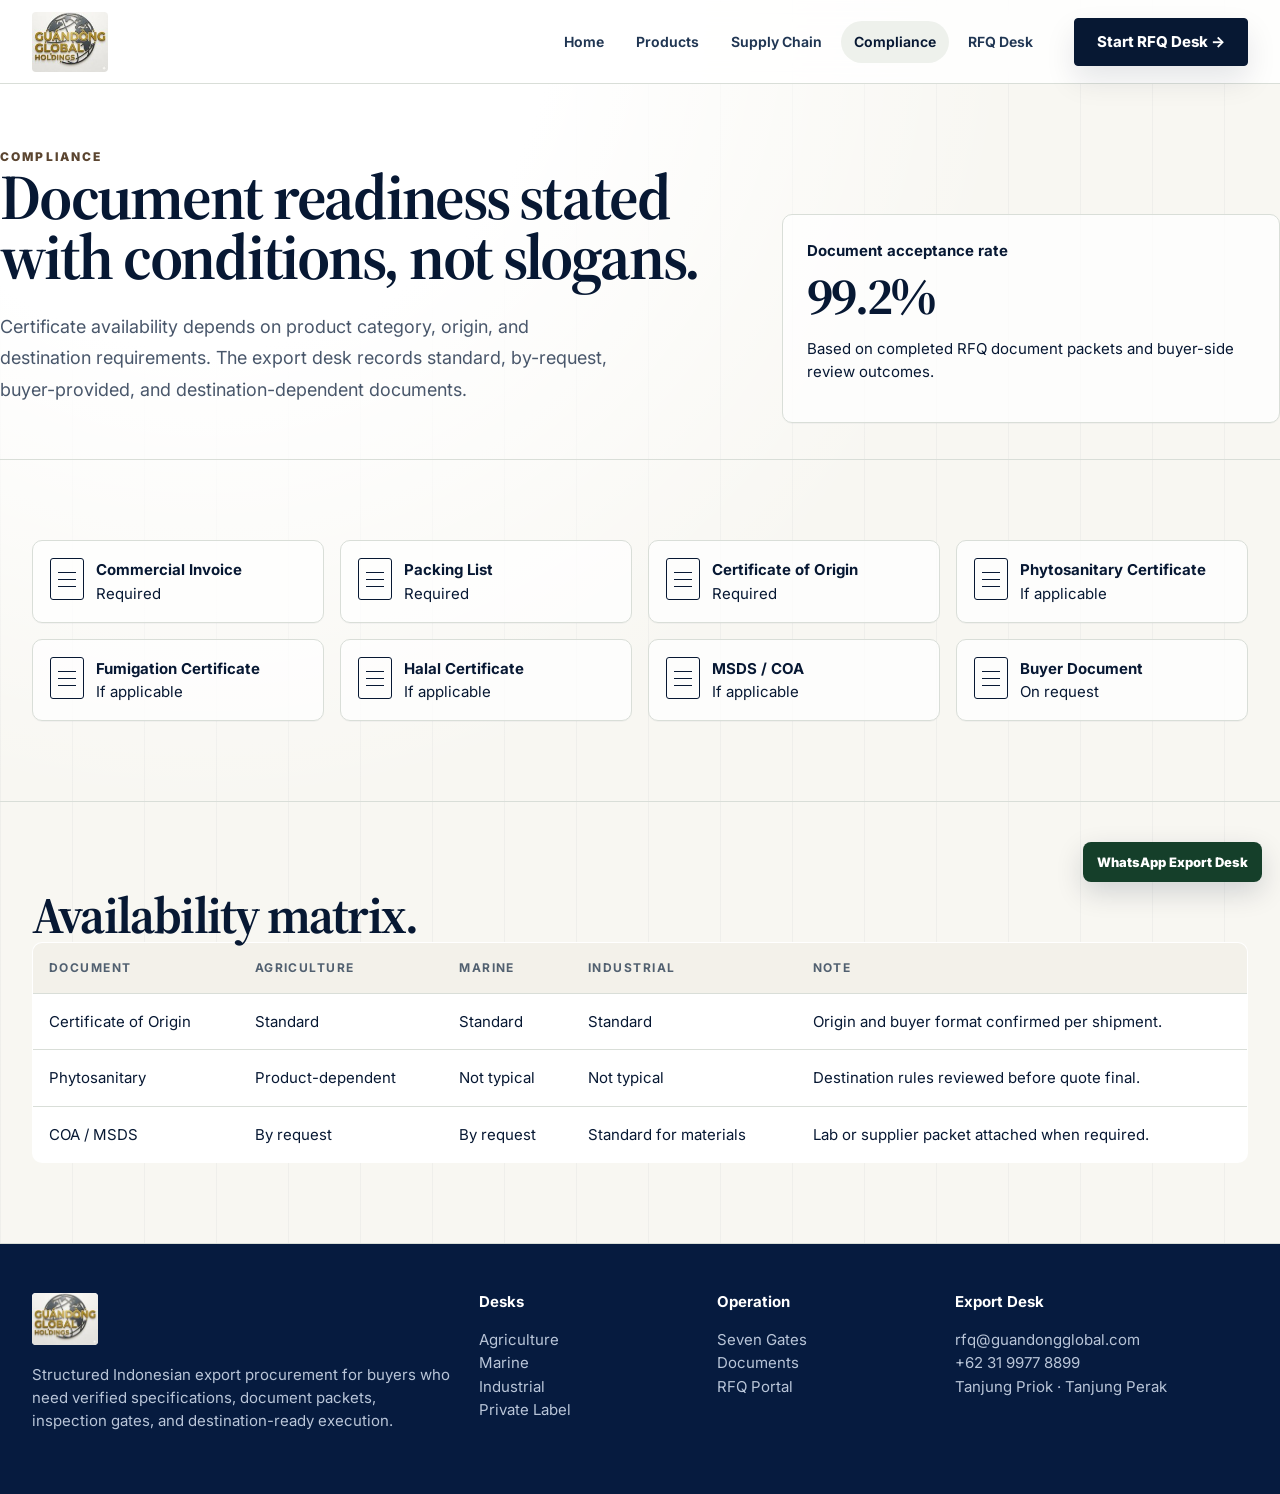
==== commit 165ba818: "Apply Guandong branding TEI banner and refined home structure" ====
--- a/compliance.html
+++ b/compliance.html
@@ -1 +1 @@
-<!doctype html><html lang="en"><head><meta charset="utf-8"><meta name="viewport" content="width=device-width, initial-scale=1"><title>Compliance — CU-ANDONG</title><meta name="description" content="CU-ANDONG Trade Corporation — Indonesian export procurement, RFQ desk, supply chain documentation."><link rel="preconnect" href="https://fonts.googleapis.com"><link rel="preconnect" href="https://fonts.gstatic.com" crossorigin><link href="https://fonts.googleapis.com/css2?family=Source+Serif+4:opsz,wght@8..60,500;8..60,600;8..60,700&family=Inter:wght@450;600;700;800&display=swap" rel="stylesheet"><link rel="icon" href="favicon.svg"><link rel="stylesheet" href="assets/cuandong.css?v=3"></head><body><div class="page"><header class="site-header"><div class="wrap nav"><a class="brand brand-logo" href="index.html" aria-label="CU-ANDONG Trade Corporation home"><img src="assets/generated/cuandong-logo-v2.svg?v=3" alt="CU-ANDONG Trade Corporation"></a><nav class="navlinks"><a class="" href="index.html">Home</a><a class="" href="products.html">Products</a><a class="" href="supply-chain.html">Supply Chain</a><a class="active" href="compliance.html">Compliance</a><a class="" href="contact.html">RFQ Desk</a></nav><a class="rfq-btn" href="contact.html">Start RFQ Desk →</a><button class="hamb btn secondary">Menu</button></div></header><main><section class="wrap subhero"><div><div class="kicker">Compliance</div><h1 class="display">Document readiness stated with conditions, not slogans.</h1><p class="lead">Certificate availability depends on product category, origin, and destination requirements. The export desk records standard, by-request, buyer-provided, and destination-dependent documents.</p></div><div class="panel" style="padding:24px"><b>Document acceptance rate</b><h2 style="font-size:52px">99.2%</h2><p>Based on completed RFQ document packets and buyer-side review outcomes.</p></div></section><section class="section"><div class="wrap"><div class="grid doc-grid"><article class="card doc"><i></i><div><b>Commercial Invoice</b><br><span>Required</span></div></article><article class="card doc"><i></i><div><b>Packing List</b><br><span>Required</span></div></article><article class="card doc"><i></i><div><b>Certificate of Origin</b><br><span>Required</span></div></article><article class="card doc"><i></i><div><b>Phytosanitary Certificate</b><br><span>If applicable</span></div></article><article class="card doc"><i></i><div><b>Fumigation Certificate</b><br><span>If applicable</span></div></article><article class="card doc"><i></i><div><b>Halal Certificate</b><br><span>If applicable</span></div></article><article class="card doc"><i></i><div><b>MSDS / COA</b><br><span>If applicable</span></div></article><article class="card doc"><i></i><div><b>Buyer Document</b><br><span>On request</span></div></article></div></div></section><section class="section"><div class="wrap"><h2>Availability matrix.</h2><table class="table"><tr><th>Document</th><th>Agriculture</th><th>Marine</th><th>Industrial</th><th>Note</th></tr><tr><td>Certificate of Origin</td><td>Standard</td><td>Standard</td><td>Standard</td><td>Origin and buyer format confirmed per shipment.</td></tr><tr><td>Phytosanitary</td><td>Product-dependent</td><td>Not typical</td><td>Not typical</td><td>Destination rules reviewed before quote final.</td></tr><tr><td>COA / MSDS</td><td>By request</td><td>By request</td><td>Standard for materials</td><td>Lab or supplier packet attached when required.</td></tr></table></div></section></main><footer class="footer"><div class="wrap footgrid"><div><div class="brand"><span class="mark">CD</span><span><b>CU-ANDONG</b><span>Trade Corporation</span></span></div><p>Structured Indonesian export procurement for buyers who need verified specifications, document packets, inspection gates, and destination-ready execution.</p></div><div><h4>Desks</h4><p><a href="products.html">Agriculture</a><br><a href="products.html">Marine</a><br><a href="products.html">Industrial</a><br><a href="products.html">Private Label</a></p></div><div><h4>Operation</h4><p><a href="supply-chain.html">Seven Gates</a><br><a href="compliance.html">Documents</a><br><a href="contact.html">RFQ Portal</a></p></div><div><h4>Export Desk</h4><p>rfq@cuandong.com<br>+62 31 9977 8899<br>Tanjung Priok · Tanjung Perak</p></div></div></footer><a class="wa" href="https://wa.me/623199778899?text=Hi%20CU-ANDONG%2C%20I%20want%20to%20discuss%20an%20RFQ%20draft.">WhatsApp Export Desk</a><div class="toast"></div></div><script src="assets/cuandong.js"></script></body></html>+<!doctype html><html lang="en"><head><meta charset="utf-8"><meta name="viewport" content="width=device-width, initial-scale=1"><title>Compliance — Guandong Global Holdings</title><meta name="description" content="Guandong Global Holdings — Indonesian export procurement, RFQ desk, supply chain documentation."><link rel="preconnect" href="https://fonts.googleapis.com"><link rel="preconnect" href="https://fonts.gstatic.com" crossorigin><link href="https://fonts.googleapis.com/css2?family=Source+Serif+4:opsz,wght@8..60,500;8..60,600;8..60,700&family=Inter:wght@450;600;700;800&display=swap" rel="stylesheet"><link rel="icon" type="image/png" href="favicon.png?v=5"><link rel="stylesheet" href="assets/cuandong.css?v=5"></head><body><div class="page"><header class="site-header"><div class="wrap nav"><a class="brand brand-logo brand-photo" href="index.html" aria-label="Guandong Global Holdings home"><img src="assets/brand/guandong-global-holdings-logo-cropped.jpg?v=5" alt="Guandong Global Holdings"></a><nav class="navlinks"><a class="" href="index.html">Home</a><a class="" href="products.html">Products</a><a class="" href="supply-chain.html">Supply Chain</a><a class="active" href="compliance.html">Compliance</a><a class="" href="contact.html">RFQ Desk</a></nav><a class="rfq-btn" href="contact.html">Start RFQ Desk →</a><button class="hamb btn secondary">Menu</button></div></header><main><section class="wrap subhero"><div><div class="kicker">Compliance</div><h1 class="display">Document readiness stated with conditions, not slogans.</h1><p class="lead">Certificate availability depends on product category, origin, and destination requirements. The export desk records standard, by-request, buyer-provided, and destination-dependent documents.</p></div><div class="panel" style="padding:24px"><b>Document acceptance rate</b><h2 style="font-size:52px">99.2%</h2><p>Based on completed RFQ document packets and buyer-side review outcomes.</p></div></section><section class="section"><div class="wrap"><div class="grid doc-grid"><article class="card doc"><i></i><div><b>Commercial Invoice</b><br><span>Required</span></div></article><article class="card doc"><i></i><div><b>Packing List</b><br><span>Required</span></div></article><article class="card doc"><i></i><div><b>Certificate of Origin</b><br><span>Required</span></div></article><article class="card doc"><i></i><div><b>Phytosanitary Certificate</b><br><span>If applicable</span></div></article><article class="card doc"><i></i><div><b>Fumigation Certificate</b><br><span>If applicable</span></div></article><article class="card doc"><i></i><div><b>Halal Certificate</b><br><span>If applicable</span></div></article><article class="card doc"><i></i><div><b>MSDS / COA</b><br><span>If applicable</span></div></article><article class="card doc"><i></i><div><b>Buyer Document</b><br><span>On request</span></div></article></div></div></section><section class="section"><div class="wrap"><h2>Availability matrix.</h2><table class="table"><tr><th>Document</th><th>Agriculture</th><th>Marine</th><th>Industrial</th><th>Note</th></tr><tr><td>Certificate of Origin</td><td>Standard</td><td>Standard</td><td>Standard</td><td>Origin and buyer format confirmed per shipment.</td></tr><tr><td>Phytosanitary</td><td>Product-dependent</td><td>Not typical</td><td>Not typical</td><td>Destination rules reviewed before quote final.</td></tr><tr><td>COA / MSDS</td><td>By request</td><td>By request</td><td>Standard for materials</td><td>Lab or supplier packet attached when required.</td></tr></table></div></section></main><footer class="footer"><div class="wrap footgrid"><div><a class="brand brand-logo brand-photo footer-logo" href="index.html" aria-label="Guandong Global Holdings home"><img src="assets/brand/guandong-global-holdings-logo-cropped.jpg?v=5" alt="Guandong Global Holdings"></a><p>Structured Indonesian export procurement for buyers who need verified specifications, document packets, inspection gates, and destination-ready execution.</p></div><div><h4>Desks</h4><p><a href="products.html">Agriculture</a><br><a href="products.html">Marine</a><br><a href="products.html">Industrial</a><br><a href="products.html">Private Label</a></p></div><div><h4>Operation</h4><p><a href="supply-chain.html">Seven Gates</a><br><a href="compliance.html">Documents</a><br><a href="contact.html">RFQ Portal</a></p></div><div><h4>Export Desk</h4><p>rfq@guandongglobal.com<br>+62 31 9977 8899<br>Tanjung Priok · Tanjung Perak</p></div></div></footer><a class="wa" href="https://wa.me/623199778899?text=Hi%20Guandong Global Holdings%2C%20I%20want%20to%20discuss%20an%20RFQ%20draft.">WhatsApp Export Desk</a><div class="toast"></div></div><script src="assets/cuandong.js"></script></body></html>
--- a/assets/cuandong.css
+++ b/assets/cuandong.css
@@ -13,3 +13,23 @@
 /* Explicit logo v2: no CSS-only fake mark, avoids stale CD text rendering */
 .brand-logo{display:flex;align-items:center;width:260px;min-width:220px;height:64px;gap:0;letter-spacing:0}.brand-logo img{width:100%;height:64px;object-fit:contain;object-position:left center}.brand-logo .mark,.brand-logo b,.brand-logo span{display:none!important}.site-header .brand-logo:hover{opacity:.94}.footer .brand-logo{width:230px;height:58px}.footer .brand-logo img{height:58px;filter:none}
 @media(max-width:620px){.brand-logo{width:52px!important;min-width:52px!important;height:52px;overflow:hidden}.brand-logo img{width:214px;height:52px;max-width:none}.nav{justify-content:space-between}.hamb{margin-left:0;flex:1}}
+/* Professional procurement cards + seven-gate control timeline */
+.product-grid{align-items:stretch}.product{display:flex;flex-direction:column;overflow:hidden;background:#fff}.product .thumb{height:184px;border-bottom:1px solid var(--line)}.product-body{display:flex;flex-direction:column;gap:12px;flex:1}.product-head{display:flex;justify-content:space-between;align-items:start;gap:12px}.product-head h3{margin:0}.desk-code{font-size:10px;letter-spacing:.18em;color:#7a6544;border:1px solid #e1d7c5;background:#fbf8ef;border-radius:999px;padding:4px 7px;font-weight:800}.procure-facts{margin:4px 0 0;border:1px solid #e5e3dc;border-radius:8px;overflow:hidden;background:#fbfaf6}.procure-facts div{display:grid;grid-template-columns:96px 1fr;border-bottom:1px solid #e5e3dc}.procure-facts div:last-child{border-bottom:0}.procure-facts dt,.procure-facts dd{margin:0;padding:9px 10px;font-size:12px}.procure-facts dt{color:#667085;background:#f1efe8;font-weight:800;text-transform:uppercase;letter-spacing:.08em}.procure-facts dd{color:#102a4c;font-weight:700}.product-actions{margin-top:auto;justify-content:space-between}.product-actions button{cursor:pointer}.product-actions button:hover{border-color:#071833;background:#071833;color:#fff}.control-flow{position:relative;display:grid;grid-template-columns:repeat(7,1fr);background:#fff;padding:0;overflow:visible}.control-flow:before{content:"";position:absolute;left:7%;right:7%;top:58px;height:2px;background:linear-gradient(90deg,#b58a3a,#071833);opacity:.35}.control-flow .gate{position:relative;text-align:left;padding:22px 16px 18px;min-height:196px;background:linear-gradient(180deg,#fff,#fbfaf6);border-right:1px solid var(--line)}.control-flow .gate:last-child{border-right:0}.control-flow .gate .num{position:relative;z-index:1;width:32px;height:32px;border-radius:50%;display:grid;place-items:center;background:#071833;color:#fff;border:2px solid #b58a3a;font-size:11px;margin-bottom:18px}.control-flow .gate .ico{display:none}.control-flow .gate b{display:block;font-size:13px;line-height:1.25;color:#071833;margin-bottom:9px}.control-flow .gate small{display:block;color:#5f6b7a;font-size:11px;line-height:1.45}.control-flow .gate:hover{background:#f6f2e8}.ops .photo{min-height:230px}.op-loading{background-image:linear-gradient(180deg,rgba(7,24,51,.06),rgba(7,24,51,.65)),url('generated/operations-container-loading.jpg')!important}.op-qc{background-image:linear-gradient(180deg,rgba(7,24,51,.05),rgba(7,24,51,.62)),url('generated/operations-quality-inspection.jpg')!important}.op-docs{background-image:linear-gradient(180deg,rgba(7,24,51,.05),rgba(7,24,51,.62)),url('generated/operations-documentation-review.jpg')!important}.photo{background-size:cover!important;background-position:center!important}
+@media(max-width:1100px){.control-flow{grid-template-columns:repeat(2,1fr)}.control-flow:before{display:none}.control-flow .gate{min-height:150px}.product-grid{grid-template-columns:1fr 1fr}}
+@media(max-width:620px){.product-grid{grid-template-columns:1fr}.procure-facts div{grid-template-columns:1fr}.procure-facts dt{padding-bottom:2px}.procure-facts dd{padding-top:2px}.control-flow{grid-template-columns:1fr}.control-flow .gate{min-height:unset}.ops .photo{min-height:200px}}
+/* Keep WhatsApp desk useful without covering product evidence cards */
+@media(min-width:981px){.wa{right:18px;bottom:18px;border-radius:8px;padding:10px 14px;font-size:13px;box-shadow:0 10px 28px rgba(7,24,51,.16)}}
+/* Expanded international trade desks */
+.product-grid{grid-template-columns:repeat(4,minmax(0,1fr));gap:18px}.product .thumb{height:172px}.thumb.coconut{--img:url('generated/category-spices.jpg')}.thumb.cocoa{--img:url('generated/category-coffee.jpg')}.thumb.consumer{--img:url('generated/operations-documentation-review.jpg')}.thumb.specialty{--img:url('generated/operations-quality-inspection.jpg')}.product:nth-child(n+5) .thumb{filter:saturate(.88) contrast(.98)}
+/* Gate system with professional visual support */
+.gate-system{display:grid;grid-template-columns:330px 1fr;gap:18px;align-items:stretch}.control-visual{background:linear-gradient(180deg,#071833,#0d2b51);color:#fff;border-radius:10px;padding:24px;min-height:256px;box-shadow:0 18px 48px rgba(7,24,51,.12)}.control-visual .kicker{color:#d8b76a}.control-visual h3{font-family:var(--serif);font-size:27px;line-height:1.05;margin:8px 0 16px;letter-spacing:-.02em}.control-visual p{color:#dce5f1;font-size:13px}.packet-stack{display:grid;gap:8px;margin:16px 0}.packet-stack span{background:rgba(255,255,255,.08);border:1px solid rgba(255,255,255,.18);padding:9px 10px;border-radius:6px;font-size:12px;font-weight:800}.route-mini{display:flex;align-items:center;gap:8px;margin:18px 0}.route-mini:before,.route-mini:after{content:"";height:1px;background:#d8b76a;flex:1}.route-mini i{width:11px;height:11px;border-radius:50%;background:#fff;border:2px solid #d8b76a}.gate-system .control-flow{grid-template-columns:repeat(7,1fr);height:100%}.gate-system .control-flow .gate{min-height:256px}.gate-system .control-flow .gate b{font-size:12px}.gate-system .control-flow .gate small{font-size:10.5px}.gate-system .control-flow:before{top:55px}
+@media(max-width:1180px){.product-grid{grid-template-columns:repeat(2,1fr)}.gate-system{grid-template-columns:1fr}.gate-system .control-flow{grid-template-columns:repeat(2,1fr)}.gate-system .control-flow:before{display:none}.gate-system .control-flow .gate{min-height:150px}}
+@media(max-width:620px){.product-grid{grid-template-columns:1fr}.gate-system .control-flow{grid-template-columns:1fr}.control-visual h3{font-size:24px}}
+/* Guandong supplied raster brand + TEI 2026 placement */
+.brand-photo{width:250px;min-width:220px;height:64px}.brand-photo img{height:58px;width:auto;max-width:250px;object-fit:contain;object-position:left center;border-radius:4px}.footer .brand-photo{width:190px;min-width:190px}.footer .brand-photo img{height:54px}.tei-strip{padding:28px 0;border-bottom:1px solid var(--line);background:linear-gradient(180deg,#fff,#f8f7f2)}.tei-card{display:grid;grid-template-columns:.92fr 1.25fr;gap:22px;align-items:center}.tei-card img{width:100%;border-radius:10px;border:1px solid var(--line);box-shadow:0 18px 48px rgba(7,24,51,.10)}.tei-copy{padding:22px 0}.tei-copy h2{font-size:34px;margin:8px 0 10px}.tei-copy p{color:#526174;max-width:620px}.thumb.coconut{--img:url('generated/category-coconut-derivatives.jpg')}.thumb.cocoa{--img:url('generated/category-cocoa-ingredients.jpg')}.thumb.consumer{--img:url('generated/category-consumer-private-label.jpg')}.thumb.specialty{--img:url('generated/category-specialty-sourcing.jpg')}
+@media(max-width:980px){.tei-card{grid-template-columns:1fr}.tei-copy{padding:0}.brand-photo{width:210px;min-width:190px}.brand-photo img{height:54px}}
+@media(max-width:620px){.brand-photo{width:52px!important;min-width:52px!important;height:52px;overflow:hidden}.brand-photo img{height:52px;width:52px;max-width:none;object-fit:cover;object-position:left center}.tei-card{gap:14px}.tei-copy h2{font-size:25px}.tei-strip{padding:22px 0}.product-grid{grid-template-columns:1fr!important}}
+/* Cropped supplied logo + LDC-inspired value chain */
+.brand-photo{width:230px;min-width:200px;height:64px}.brand-photo img{height:60px;width:auto;max-width:230px;object-fit:contain;object-position:left center;background:#fff}.footer-logo{width:180px!important;min-width:180px!important;height:58px!important}.footer-logo img{height:52px!important;max-width:180px!important}.value-chain-strip{padding-top:62px;padding-bottom:62px;background:linear-gradient(180deg,#f8f7f2,#fff)}.chain-lead{max-width:560px;font-size:15px}.value-chain{display:grid;grid-template-columns:repeat(3,1fr);gap:14px}.value-chain article{background:#fff;border:1px solid var(--line);border-radius:10px;padding:24px;min-height:190px}.value-chain span{font-size:12px;font-weight:900;color:#9a742e;letter-spacing:.16em}.value-chain h3{font-family:var(--serif);font-size:28px;margin:12px 0 10px;line-height:1}.value-chain p{color:#566274;margin:0}.site-header .brand-photo img{mix-blend-mode:multiply}
+@media(max-width:980px){.value-chain{grid-template-columns:1fr}.brand-photo{width:190px;min-width:170px}.brand-photo img{height:52px;max-width:190px}}
+@media(max-width:620px){.brand-photo{width:56px!important;min-width:56px!important;height:52px;overflow:hidden}.brand-photo img{height:52px;width:56px;max-width:none;object-fit:cover;object-position:left center}.value-chain article{min-height:unset}.tei-card img{border-radius:7px}}
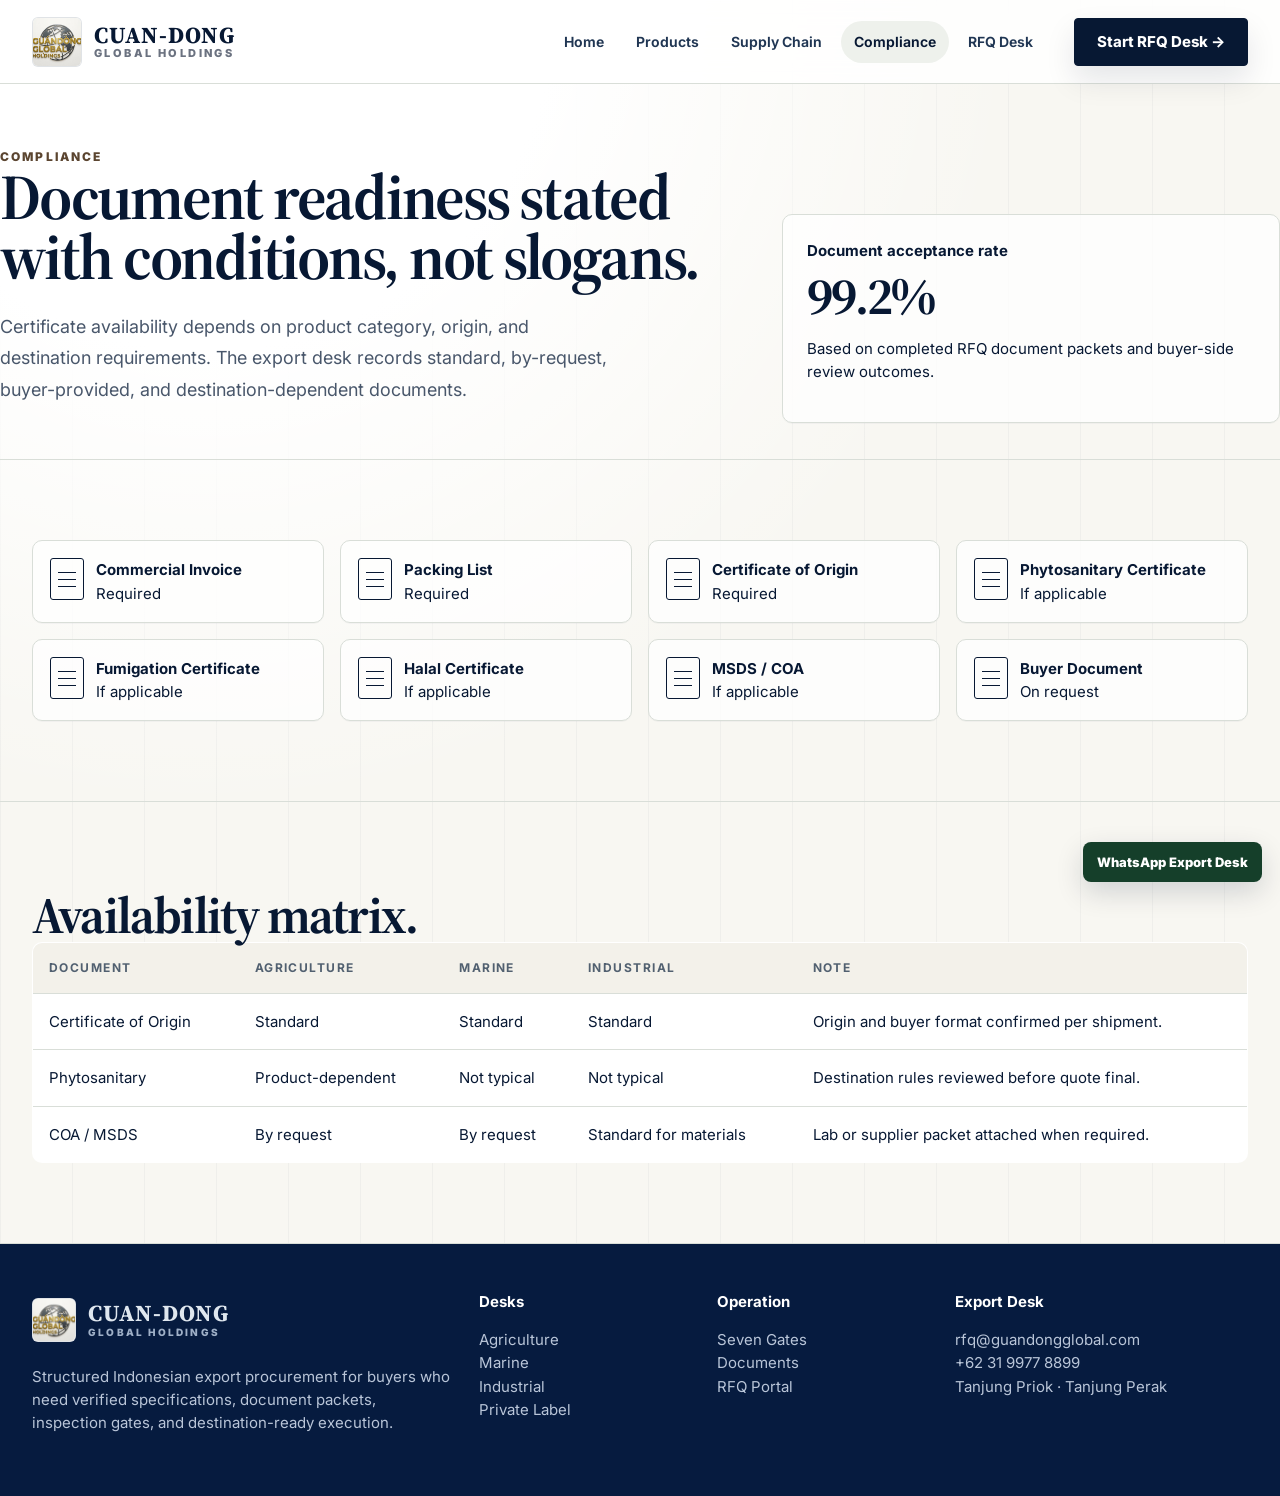
==== commit 2e59dc29: "Update brand lockup to CUAN-DONG Global Holdings" ====
--- a/compliance.html
+++ b/compliance.html
@@ -1 +1 @@
-<!doctype html><html lang="en"><head><meta charset="utf-8"><meta name="viewport" content="width=device-width, initial-scale=1"><title>Compliance — Guandong Global Holdings</title><meta name="description" content="Guandong Global Holdings — Indonesian export procurement, RFQ desk, supply chain documentation."><link rel="preconnect" href="https://fonts.googleapis.com"><link rel="preconnect" href="https://fonts.gstatic.com" crossorigin><link href="https://fonts.googleapis.com/css2?family=Source+Serif+4:opsz,wght@8..60,500;8..60,600;8..60,700&family=Inter:wght@450;600;700;800&display=swap" rel="stylesheet"><link rel="icon" type="image/png" href="favicon.png?v=5"><link rel="stylesheet" href="assets/cuandong.css?v=5"></head><body><div class="page"><header class="site-header"><div class="wrap nav"><a class="brand brand-logo brand-photo" href="index.html" aria-label="Guandong Global Holdings home"><img src="assets/brand/guandong-global-holdings-logo-cropped.jpg?v=5" alt="Guandong Global Holdings"></a><nav class="navlinks"><a class="" href="index.html">Home</a><a class="" href="products.html">Products</a><a class="" href="supply-chain.html">Supply Chain</a><a class="active" href="compliance.html">Compliance</a><a class="" href="contact.html">RFQ Desk</a></nav><a class="rfq-btn" href="contact.html">Start RFQ Desk →</a><button class="hamb btn secondary">Menu</button></div></header><main><section class="wrap subhero"><div><div class="kicker">Compliance</div><h1 class="display">Document readiness stated with conditions, not slogans.</h1><p class="lead">Certificate availability depends on product category, origin, and destination requirements. The export desk records standard, by-request, buyer-provided, and destination-dependent documents.</p></div><div class="panel" style="padding:24px"><b>Document acceptance rate</b><h2 style="font-size:52px">99.2%</h2><p>Based on completed RFQ document packets and buyer-side review outcomes.</p></div></section><section class="section"><div class="wrap"><div class="grid doc-grid"><article class="card doc"><i></i><div><b>Commercial Invoice</b><br><span>Required</span></div></article><article class="card doc"><i></i><div><b>Packing List</b><br><span>Required</span></div></article><article class="card doc"><i></i><div><b>Certificate of Origin</b><br><span>Required</span></div></article><article class="card doc"><i></i><div><b>Phytosanitary Certificate</b><br><span>If applicable</span></div></article><article class="card doc"><i></i><div><b>Fumigation Certificate</b><br><span>If applicable</span></div></article><article class="card doc"><i></i><div><b>Halal Certificate</b><br><span>If applicable</span></div></article><article class="card doc"><i></i><div><b>MSDS / COA</b><br><span>If applicable</span></div></article><article class="card doc"><i></i><div><b>Buyer Document</b><br><span>On request</span></div></article></div></div></section><section class="section"><div class="wrap"><h2>Availability matrix.</h2><table class="table"><tr><th>Document</th><th>Agriculture</th><th>Marine</th><th>Industrial</th><th>Note</th></tr><tr><td>Certificate of Origin</td><td>Standard</td><td>Standard</td><td>Standard</td><td>Origin and buyer format confirmed per shipment.</td></tr><tr><td>Phytosanitary</td><td>Product-dependent</td><td>Not typical</td><td>Not typical</td><td>Destination rules reviewed before quote final.</td></tr><tr><td>COA / MSDS</td><td>By request</td><td>By request</td><td>Standard for materials</td><td>Lab or supplier packet attached when required.</td></tr></table></div></section></main><footer class="footer"><div class="wrap footgrid"><div><a class="brand brand-logo brand-photo footer-logo" href="index.html" aria-label="Guandong Global Holdings home"><img src="assets/brand/guandong-global-holdings-logo-cropped.jpg?v=5" alt="Guandong Global Holdings"></a><p>Structured Indonesian export procurement for buyers who need verified specifications, document packets, inspection gates, and destination-ready execution.</p></div><div><h4>Desks</h4><p><a href="products.html">Agriculture</a><br><a href="products.html">Marine</a><br><a href="products.html">Industrial</a><br><a href="products.html">Private Label</a></p></div><div><h4>Operation</h4><p><a href="supply-chain.html">Seven Gates</a><br><a href="compliance.html">Documents</a><br><a href="contact.html">RFQ Portal</a></p></div><div><h4>Export Desk</h4><p>rfq@guandongglobal.com<br>+62 31 9977 8899<br>Tanjung Priok · Tanjung Perak</p></div></div></footer><a class="wa" href="https://wa.me/623199778899?text=Hi%20Guandong Global Holdings%2C%20I%20want%20to%20discuss%20an%20RFQ%20draft.">WhatsApp Export Desk</a><div class="toast"></div></div><script src="assets/cuandong.js"></script></body></html>+<!doctype html><html lang="en"><head><meta charset="utf-8"><meta name="viewport" content="width=device-width, initial-scale=1"><title>Compliance — CUAN-DONG Global Holdings</title><meta name="description" content="CUAN-DONG Global Holdings — Indonesian export procurement, RFQ desk, supply chain documentation."><link rel="preconnect" href="https://fonts.googleapis.com"><link rel="preconnect" href="https://fonts.gstatic.com" crossorigin><link href="https://fonts.googleapis.com/css2?family=Source+Serif+4:opsz,wght@8..60,500;8..60,600;8..60,700&family=Inter:wght@450;600;700;800&display=swap" rel="stylesheet"><link rel="icon" type="image/png" href="favicon.png?v=5"><link rel="stylesheet" href="assets/cuandong.css?v=7"></head><body><div class="page"><header class="site-header"><div class="wrap nav"><a class="brand brand-lockup" href="index.html" aria-label="CUAN-DONG Global Holdings home"><img src="assets/brand/guandong-favicon-preview.png?v=6" alt="CUAN-DONG mark"><span><b>CUAN-DONG</b><em>GLOBAL HOLDINGS</em></span></a><nav class="navlinks"><a class="" href="index.html">Home</a><a class="" href="products.html">Products</a><a class="" href="supply-chain.html">Supply Chain</a><a class="active" href="compliance.html">Compliance</a><a class="" href="contact.html">RFQ Desk</a></nav><a class="rfq-btn" href="contact.html">Start RFQ Desk →</a><button class="hamb btn secondary">Menu</button></div></header><main><section class="wrap subhero"><div><div class="kicker">Compliance</div><h1 class="display">Document readiness stated with conditions, not slogans.</h1><p class="lead">Certificate availability depends on product category, origin, and destination requirements. The export desk records standard, by-request, buyer-provided, and destination-dependent documents.</p></div><div class="panel" style="padding:24px"><b>Document acceptance rate</b><h2 style="font-size:52px">99.2%</h2><p>Based on completed RFQ document packets and buyer-side review outcomes.</p></div></section><section class="section"><div class="wrap"><div class="grid doc-grid"><article class="card doc"><i></i><div><b>Commercial Invoice</b><br><span>Required</span></div></article><article class="card doc"><i></i><div><b>Packing List</b><br><span>Required</span></div></article><article class="card doc"><i></i><div><b>Certificate of Origin</b><br><span>Required</span></div></article><article class="card doc"><i></i><div><b>Phytosanitary Certificate</b><br><span>If applicable</span></div></article><article class="card doc"><i></i><div><b>Fumigation Certificate</b><br><span>If applicable</span></div></article><article class="card doc"><i></i><div><b>Halal Certificate</b><br><span>If applicable</span></div></article><article class="card doc"><i></i><div><b>MSDS / COA</b><br><span>If applicable</span></div></article><article class="card doc"><i></i><div><b>Buyer Document</b><br><span>On request</span></div></article></div></div></section><section class="section"><div class="wrap"><h2>Availability matrix.</h2><table class="table"><tr><th>Document</th><th>Agriculture</th><th>Marine</th><th>Industrial</th><th>Note</th></tr><tr><td>Certificate of Origin</td><td>Standard</td><td>Standard</td><td>Standard</td><td>Origin and buyer format confirmed per shipment.</td></tr><tr><td>Phytosanitary</td><td>Product-dependent</td><td>Not typical</td><td>Not typical</td><td>Destination rules reviewed before quote final.</td></tr><tr><td>COA / MSDS</td><td>By request</td><td>By request</td><td>Standard for materials</td><td>Lab or supplier packet attached when required.</td></tr></table></div></section></main><footer class="footer"><div class="wrap footgrid"><div><a class="brand brand-lockup footer-lockup" href="index.html" aria-label="CUAN-DONG Global Holdings home"><img src="assets/brand/guandong-favicon-preview.png?v=6" alt="CUAN-DONG mark"><span><b>CUAN-DONG</b><em>GLOBAL HOLDINGS</em></span></a><p>Structured Indonesian export procurement for buyers who need verified specifications, document packets, inspection gates, and destination-ready execution.</p></div><div><h4>Desks</h4><p><a href="products.html">Agriculture</a><br><a href="products.html">Marine</a><br><a href="products.html">Industrial</a><br><a href="products.html">Private Label</a></p></div><div><h4>Operation</h4><p><a href="supply-chain.html">Seven Gates</a><br><a href="compliance.html">Documents</a><br><a href="contact.html">RFQ Portal</a></p></div><div><h4>Export Desk</h4><p>rfq@guandongglobal.com<br>+62 31 9977 8899<br>Tanjung Priok · Tanjung Perak</p></div></div></footer><a class="wa" href="https://wa.me/623199778899?text=Hi%20CUAN-DONG Global Holdings%2C%20I%20want%20to%20discuss%20an%20RFQ%20draft.">WhatsApp Export Desk</a><div class="toast"></div></div><script src="assets/cuandong.js"></script></body></html>
--- a/assets/cuandong.css
+++ b/assets/cuandong.css
@@ -33,3 +33,8 @@
 .brand-photo{width:230px;min-width:200px;height:64px}.brand-photo img{height:60px;width:auto;max-width:230px;object-fit:contain;object-position:left center;background:#fff}.footer-logo{width:180px!important;min-width:180px!important;height:58px!important}.footer-logo img{height:52px!important;max-width:180px!important}.value-chain-strip{padding-top:62px;padding-bottom:62px;background:linear-gradient(180deg,#f8f7f2,#fff)}.chain-lead{max-width:560px;font-size:15px}.value-chain{display:grid;grid-template-columns:repeat(3,1fr);gap:14px}.value-chain article{background:#fff;border:1px solid var(--line);border-radius:10px;padding:24px;min-height:190px}.value-chain span{font-size:12px;font-weight:900;color:#9a742e;letter-spacing:.16em}.value-chain h3{font-family:var(--serif);font-size:28px;margin:12px 0 10px;line-height:1}.value-chain p{color:#566274;margin:0}.site-header .brand-photo img{mix-blend-mode:multiply}
 @media(max-width:980px){.value-chain{grid-template-columns:1fr}.brand-photo{width:190px;min-width:170px}.brand-photo img{height:52px;max-width:190px}}
 @media(max-width:620px){.brand-photo{width:56px!important;min-width:56px!important;height:52px;overflow:hidden}.brand-photo img{height:52px;width:56px;max-width:none;object-fit:cover;object-position:left center}.value-chain article{min-height:unset}.tei-card img{border-radius:7px}}
+/* CU-ANDONG Global Holdings wordmark lockup */
+.brand-lockup{display:flex;align-items:center;gap:12px;min-width:260px;height:64px;letter-spacing:0}.brand-lockup img{width:50px;height:50px;object-fit:cover;border-radius:6px;border:1px solid rgba(7,24,51,.12);background:#fff}.brand-lockup span{display:flex!important;flex-direction:column;gap:2px;line-height:1}.brand-lockup b{display:block!important;font-family:var(--serif);font-size:24px;font-weight:750;letter-spacing:.04em;color:#071833}.brand-lockup em{font-style:normal;font-size:11px;font-weight:850;letter-spacing:.22em;color:#6b7280}.footer-lockup{min-width:230px;height:60px}.footer-lockup img{width:44px;height:44px}.footer-lockup b{font-size:20px;color:#dfe7ef}.footer-lockup em{font-size:10px;color:#9fb0c7}.footer .brand-lockup:hover,.site-header .brand-lockup:hover{opacity:.94}.brand-photo{display:none!important}
+@media(max-width:980px){.brand-lockup{min-width:220px}.brand-lockup b{font-size:20px}.brand-lockup em{font-size:9px}}
+@media(max-width:620px){.brand-lockup{min-width:52px!important;width:52px!important;gap:0;overflow:hidden}.brand-lockup img{width:46px;height:46px}.brand-lockup span{display:none!important}}
+@media(min-width:981px){.brand-lockup{min-width:268px}.brand-lockup b{font-size:23px}}
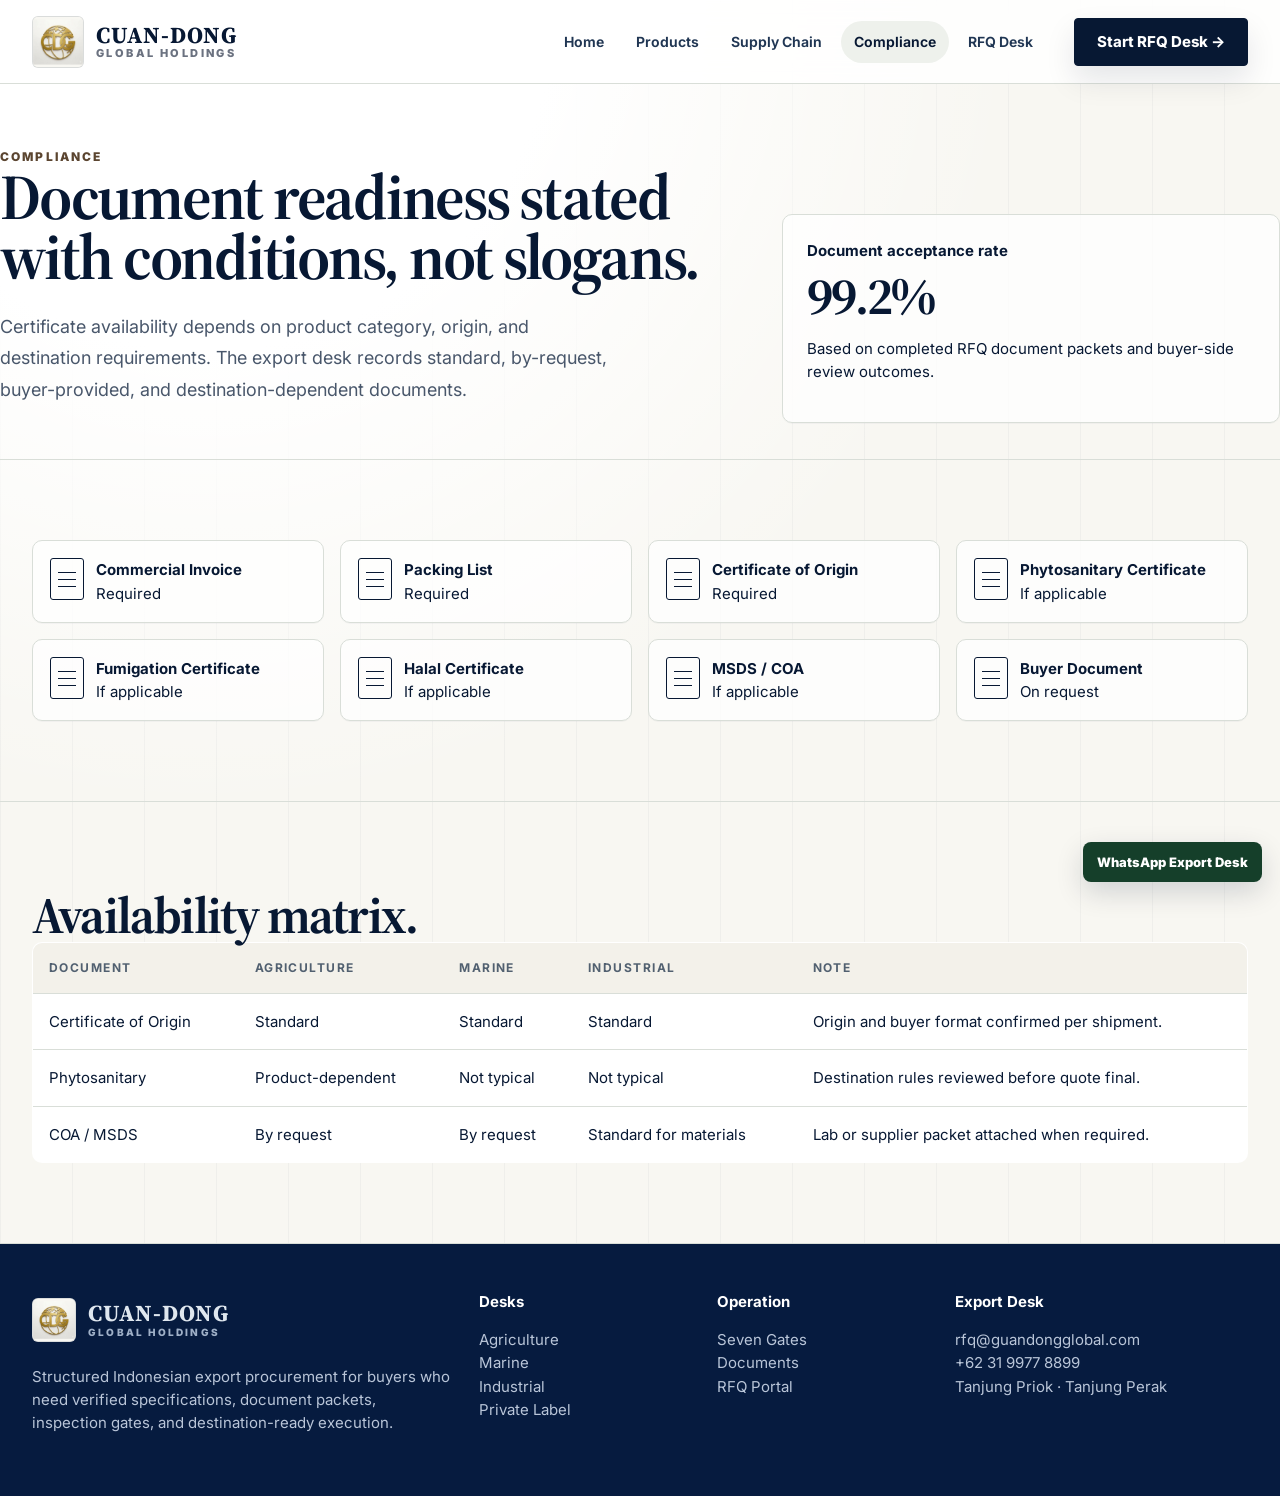
==== commit 3fdba725: "Replace navbar mark with CDG logo asset" ====
--- a/compliance.html
+++ b/compliance.html
@@ -1 +1 @@
-<!doctype html><html lang="en"><head><meta charset="utf-8"><meta name="viewport" content="width=device-width, initial-scale=1"><title>Compliance — CUAN-DONG Global Holdings</title><meta name="description" content="CUAN-DONG Global Holdings — Indonesian export procurement, RFQ desk, supply chain documentation."><link rel="preconnect" href="https://fonts.googleapis.com"><link rel="preconnect" href="https://fonts.gstatic.com" crossorigin><link href="https://fonts.googleapis.com/css2?family=Source+Serif+4:opsz,wght@8..60,500;8..60,600;8..60,700&family=Inter:wght@450;600;700;800&display=swap" rel="stylesheet"><link rel="icon" type="image/png" href="favicon.png?v=5"><link rel="stylesheet" href="assets/cuandong.css?v=7"></head><body><div class="page"><header class="site-header"><div class="wrap nav"><a class="brand brand-lockup" href="index.html" aria-label="CUAN-DONG Global Holdings home"><img src="assets/brand/guandong-favicon-preview.png?v=6" alt="CUAN-DONG mark"><span><b>CUAN-DONG</b><em>GLOBAL HOLDINGS</em></span></a><nav class="navlinks"><a class="" href="index.html">Home</a><a class="" href="products.html">Products</a><a class="" href="supply-chain.html">Supply Chain</a><a class="active" href="compliance.html">Compliance</a><a class="" href="contact.html">RFQ Desk</a></nav><a class="rfq-btn" href="contact.html">Start RFQ Desk →</a><button class="hamb btn secondary">Menu</button></div></header><main><section class="wrap subhero"><div><div class="kicker">Compliance</div><h1 class="display">Document readiness stated with conditions, not slogans.</h1><p class="lead">Certificate availability depends on product category, origin, and destination requirements. The export desk records standard, by-request, buyer-provided, and destination-dependent documents.</p></div><div class="panel" style="padding:24px"><b>Document acceptance rate</b><h2 style="font-size:52px">99.2%</h2><p>Based on completed RFQ document packets and buyer-side review outcomes.</p></div></section><section class="section"><div class="wrap"><div class="grid doc-grid"><article class="card doc"><i></i><div><b>Commercial Invoice</b><br><span>Required</span></div></article><article class="card doc"><i></i><div><b>Packing List</b><br><span>Required</span></div></article><article class="card doc"><i></i><div><b>Certificate of Origin</b><br><span>Required</span></div></article><article class="card doc"><i></i><div><b>Phytosanitary Certificate</b><br><span>If applicable</span></div></article><article class="card doc"><i></i><div><b>Fumigation Certificate</b><br><span>If applicable</span></div></article><article class="card doc"><i></i><div><b>Halal Certificate</b><br><span>If applicable</span></div></article><article class="card doc"><i></i><div><b>MSDS / COA</b><br><span>If applicable</span></div></article><article class="card doc"><i></i><div><b>Buyer Document</b><br><span>On request</span></div></article></div></div></section><section class="section"><div class="wrap"><h2>Availability matrix.</h2><table class="table"><tr><th>Document</th><th>Agriculture</th><th>Marine</th><th>Industrial</th><th>Note</th></tr><tr><td>Certificate of Origin</td><td>Standard</td><td>Standard</td><td>Standard</td><td>Origin and buyer format confirmed per shipment.</td></tr><tr><td>Phytosanitary</td><td>Product-dependent</td><td>Not typical</td><td>Not typical</td><td>Destination rules reviewed before quote final.</td></tr><tr><td>COA / MSDS</td><td>By request</td><td>By request</td><td>Standard for materials</td><td>Lab or supplier packet attached when required.</td></tr></table></div></section></main><footer class="footer"><div class="wrap footgrid"><div><a class="brand brand-lockup footer-lockup" href="index.html" aria-label="CUAN-DONG Global Holdings home"><img src="assets/brand/guandong-favicon-preview.png?v=6" alt="CUAN-DONG mark"><span><b>CUAN-DONG</b><em>GLOBAL HOLDINGS</em></span></a><p>Structured Indonesian export procurement for buyers who need verified specifications, document packets, inspection gates, and destination-ready execution.</p></div><div><h4>Desks</h4><p><a href="products.html">Agriculture</a><br><a href="products.html">Marine</a><br><a href="products.html">Industrial</a><br><a href="products.html">Private Label</a></p></div><div><h4>Operation</h4><p><a href="supply-chain.html">Seven Gates</a><br><a href="compliance.html">Documents</a><br><a href="contact.html">RFQ Portal</a></p></div><div><h4>Export Desk</h4><p>rfq@guandongglobal.com<br>+62 31 9977 8899<br>Tanjung Priok · Tanjung Perak</p></div></div></footer><a class="wa" href="https://wa.me/623199778899?text=Hi%20CUAN-DONG Global Holdings%2C%20I%20want%20to%20discuss%20an%20RFQ%20draft.">WhatsApp Export Desk</a><div class="toast"></div></div><script src="assets/cuandong.js"></script></body></html>+<!doctype html><html lang="en"><head><meta charset="utf-8"><meta name="viewport" content="width=device-width, initial-scale=1"><title>Compliance — CUAN-DONG Global Holdings</title><meta name="description" content="CUAN-DONG Global Holdings — Indonesian export procurement, RFQ desk, supply chain documentation."><link rel="preconnect" href="https://fonts.googleapis.com"><link rel="preconnect" href="https://fonts.gstatic.com" crossorigin><link href="https://fonts.googleapis.com/css2?family=Source+Serif+4:opsz,wght@8..60,500;8..60,600;8..60,700&family=Inter:wght@450;600;700;800&display=swap" rel="stylesheet"><link rel="icon" type="image/png" href="favicon.png?v=8"><link rel="stylesheet" href="assets/cuandong.css?v=8"></head><body><div class="page"><header class="site-header"><div class="wrap nav"><a class="brand brand-lockup" href="index.html" aria-label="CUAN-DONG Global Holdings home"><img src="assets/brand/cdg-mark.png?v=8" alt="CUAN-DONG mark"><span><b>CUAN-DONG</b><em>GLOBAL HOLDINGS</em></span></a><nav class="navlinks"><a class="" href="index.html">Home</a><a class="" href="products.html">Products</a><a class="" href="supply-chain.html">Supply Chain</a><a class="active" href="compliance.html">Compliance</a><a class="" href="contact.html">RFQ Desk</a></nav><a class="rfq-btn" href="contact.html">Start RFQ Desk →</a><button class="hamb btn secondary">Menu</button></div></header><main><section class="wrap subhero"><div><div class="kicker">Compliance</div><h1 class="display">Document readiness stated with conditions, not slogans.</h1><p class="lead">Certificate availability depends on product category, origin, and destination requirements. The export desk records standard, by-request, buyer-provided, and destination-dependent documents.</p></div><div class="panel" style="padding:24px"><b>Document acceptance rate</b><h2 style="font-size:52px">99.2%</h2><p>Based on completed RFQ document packets and buyer-side review outcomes.</p></div></section><section class="section"><div class="wrap"><div class="grid doc-grid"><article class="card doc"><i></i><div><b>Commercial Invoice</b><br><span>Required</span></div></article><article class="card doc"><i></i><div><b>Packing List</b><br><span>Required</span></div></article><article class="card doc"><i></i><div><b>Certificate of Origin</b><br><span>Required</span></div></article><article class="card doc"><i></i><div><b>Phytosanitary Certificate</b><br><span>If applicable</span></div></article><article class="card doc"><i></i><div><b>Fumigation Certificate</b><br><span>If applicable</span></div></article><article class="card doc"><i></i><div><b>Halal Certificate</b><br><span>If applicable</span></div></article><article class="card doc"><i></i><div><b>MSDS / COA</b><br><span>If applicable</span></div></article><article class="card doc"><i></i><div><b>Buyer Document</b><br><span>On request</span></div></article></div></div></section><section class="section"><div class="wrap"><h2>Availability matrix.</h2><table class="table"><tr><th>Document</th><th>Agriculture</th><th>Marine</th><th>Industrial</th><th>Note</th></tr><tr><td>Certificate of Origin</td><td>Standard</td><td>Standard</td><td>Standard</td><td>Origin and buyer format confirmed per shipment.</td></tr><tr><td>Phytosanitary</td><td>Product-dependent</td><td>Not typical</td><td>Not typical</td><td>Destination rules reviewed before quote final.</td></tr><tr><td>COA / MSDS</td><td>By request</td><td>By request</td><td>Standard for materials</td><td>Lab or supplier packet attached when required.</td></tr></table></div></section></main><footer class="footer"><div class="wrap footgrid"><div><a class="brand brand-lockup footer-lockup" href="index.html" aria-label="CUAN-DONG Global Holdings home"><img src="assets/brand/cdg-mark.png?v=8" alt="CUAN-DONG mark"><span><b>CUAN-DONG</b><em>GLOBAL HOLDINGS</em></span></a><p>Structured Indonesian export procurement for buyers who need verified specifications, document packets, inspection gates, and destination-ready execution.</p></div><div><h4>Desks</h4><p><a href="products.html">Agriculture</a><br><a href="products.html">Marine</a><br><a href="products.html">Industrial</a><br><a href="products.html">Private Label</a></p></div><div><h4>Operation</h4><p><a href="supply-chain.html">Seven Gates</a><br><a href="compliance.html">Documents</a><br><a href="contact.html">RFQ Portal</a></p></div><div><h4>Export Desk</h4><p>rfq@guandongglobal.com<br>+62 31 9977 8899<br>Tanjung Priok · Tanjung Perak</p></div></div></footer><a class="wa" href="https://wa.me/623199778899?text=Hi%20CUAN-DONG Global Holdings%2C%20I%20want%20to%20discuss%20an%20RFQ%20draft.">WhatsApp Export Desk</a><div class="toast"></div></div><script src="assets/cuandong.js"></script></body></html>
--- a/assets/cuandong.css
+++ b/assets/cuandong.css
@@ -38,3 +38,4 @@
 @media(max-width:980px){.brand-lockup{min-width:220px}.brand-lockup b{font-size:20px}.brand-lockup em{font-size:9px}}
 @media(max-width:620px){.brand-lockup{min-width:52px!important;width:52px!important;gap:0;overflow:hidden}.brand-lockup img{width:46px;height:46px}.brand-lockup span{display:none!important}}
 @media(min-width:981px){.brand-lockup{min-width:268px}.brand-lockup b{font-size:23px}}
+@media(min-width:621px){.brand-lockup img{object-fit:cover;background:#f8f7f2}.site-header .brand-lockup img{width:52px;height:52px}}
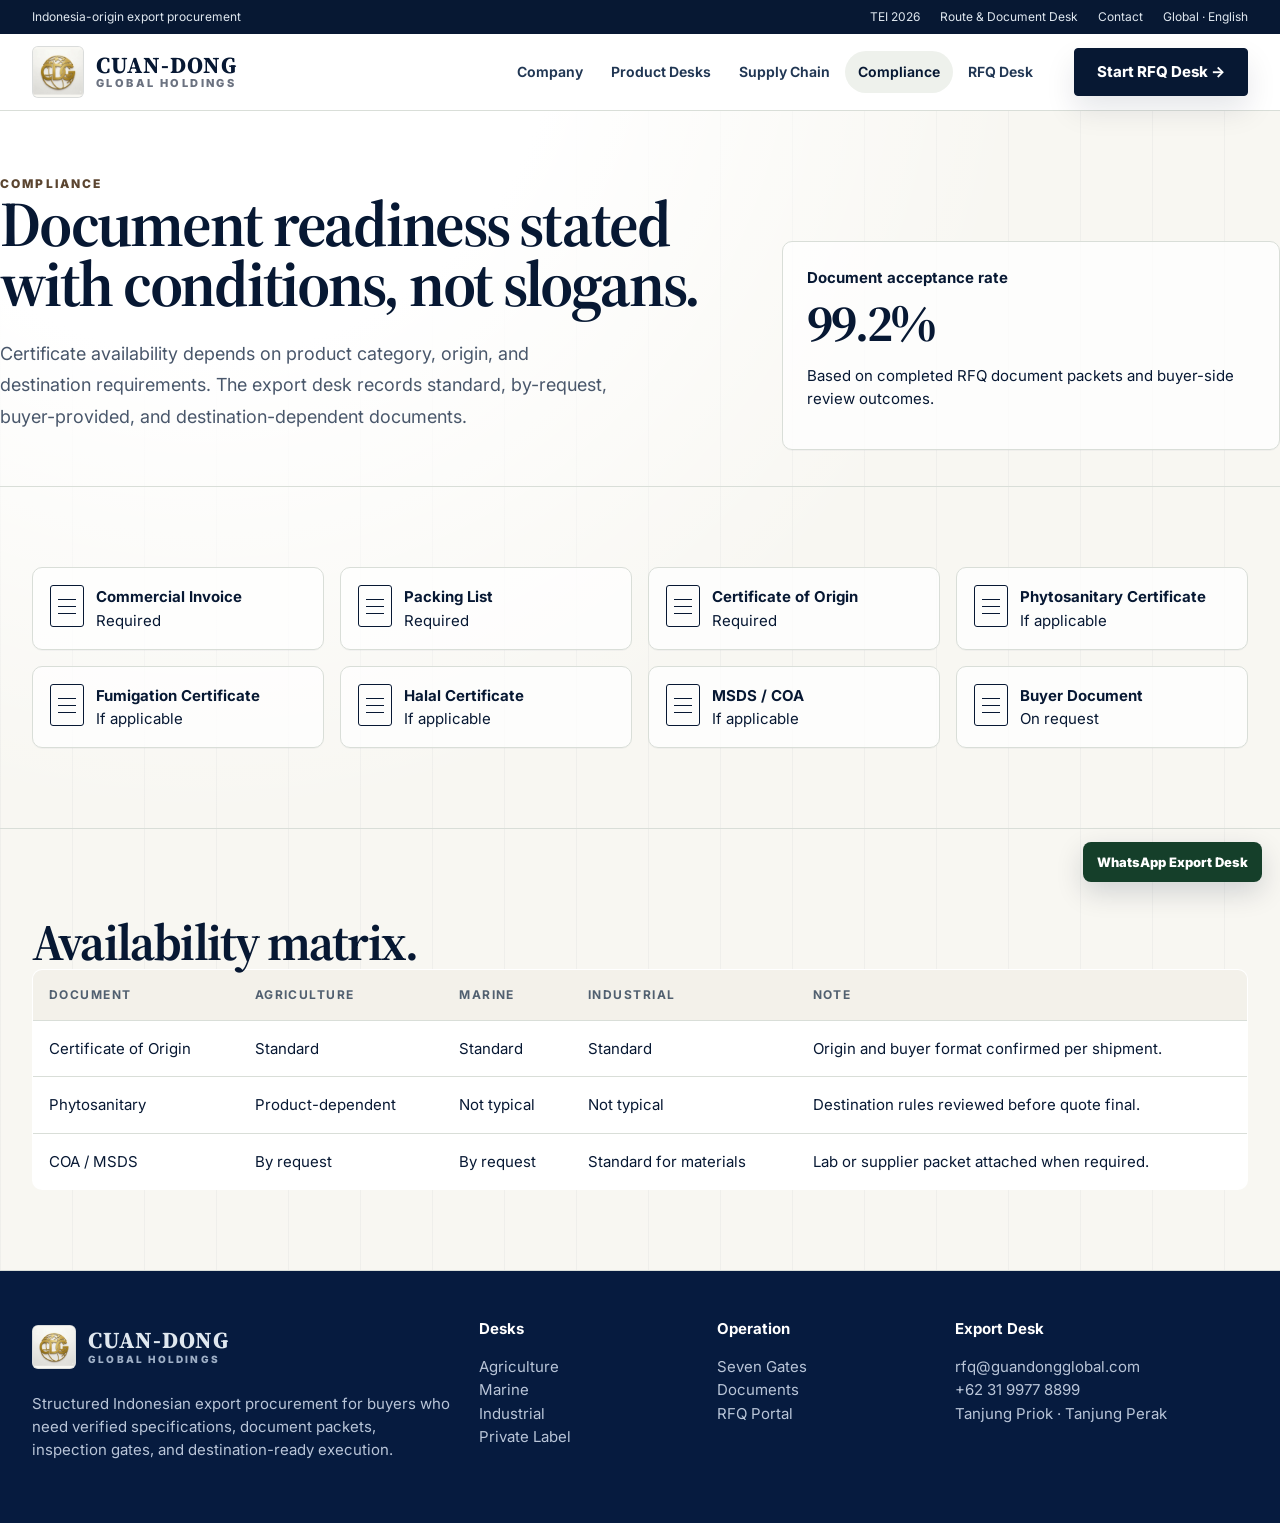
==== commit 3b8e3a2e: "Refine navigation and homepage layout from LDC reference" ====
--- a/compliance.html
+++ b/compliance.html
@@ -1 +1,36 @@
-<!doctype html><html lang="en"><head><meta charset="utf-8"><meta name="viewport" content="width=device-width, initial-scale=1"><title>Compliance — CUAN-DONG Global Holdings</title><meta name="description" content="CUAN-DONG Global Holdings — Indonesian export procurement, RFQ desk, supply chain documentation."><link rel="preconnect" href="https://fonts.googleapis.com"><link rel="preconnect" href="https://fonts.gstatic.com" crossorigin><link href="https://fonts.googleapis.com/css2?family=Source+Serif+4:opsz,wght@8..60,500;8..60,600;8..60,700&family=Inter:wght@450;600;700;800&display=swap" rel="stylesheet"><link rel="icon" type="image/png" href="favicon.png?v=8"><link rel="stylesheet" href="assets/cuandong.css?v=8"></head><body><div class="page"><header class="site-header"><div class="wrap nav"><a class="brand brand-lockup" href="index.html" aria-label="CUAN-DONG Global Holdings home"><img src="assets/brand/cdg-mark.png?v=8" alt="CUAN-DONG mark"><span><b>CUAN-DONG</b><em>GLOBAL HOLDINGS</em></span></a><nav class="navlinks"><a class="" href="index.html">Home</a><a class="" href="products.html">Products</a><a class="" href="supply-chain.html">Supply Chain</a><a class="active" href="compliance.html">Compliance</a><a class="" href="contact.html">RFQ Desk</a></nav><a class="rfq-btn" href="contact.html">Start RFQ Desk →</a><button class="hamb btn secondary">Menu</button></div></header><main><section class="wrap subhero"><div><div class="kicker">Compliance</div><h1 class="display">Document readiness stated with conditions, not slogans.</h1><p class="lead">Certificate availability depends on product category, origin, and destination requirements. The export desk records standard, by-request, buyer-provided, and destination-dependent documents.</p></div><div class="panel" style="padding:24px"><b>Document acceptance rate</b><h2 style="font-size:52px">99.2%</h2><p>Based on completed RFQ document packets and buyer-side review outcomes.</p></div></section><section class="section"><div class="wrap"><div class="grid doc-grid"><article class="card doc"><i></i><div><b>Commercial Invoice</b><br><span>Required</span></div></article><article class="card doc"><i></i><div><b>Packing List</b><br><span>Required</span></div></article><article class="card doc"><i></i><div><b>Certificate of Origin</b><br><span>Required</span></div></article><article class="card doc"><i></i><div><b>Phytosanitary Certificate</b><br><span>If applicable</span></div></article><article class="card doc"><i></i><div><b>Fumigation Certificate</b><br><span>If applicable</span></div></article><article class="card doc"><i></i><div><b>Halal Certificate</b><br><span>If applicable</span></div></article><article class="card doc"><i></i><div><b>MSDS / COA</b><br><span>If applicable</span></div></article><article class="card doc"><i></i><div><b>Buyer Document</b><br><span>On request</span></div></article></div></div></section><section class="section"><div class="wrap"><h2>Availability matrix.</h2><table class="table"><tr><th>Document</th><th>Agriculture</th><th>Marine</th><th>Industrial</th><th>Note</th></tr><tr><td>Certificate of Origin</td><td>Standard</td><td>Standard</td><td>Standard</td><td>Origin and buyer format confirmed per shipment.</td></tr><tr><td>Phytosanitary</td><td>Product-dependent</td><td>Not typical</td><td>Not typical</td><td>Destination rules reviewed before quote final.</td></tr><tr><td>COA / MSDS</td><td>By request</td><td>By request</td><td>Standard for materials</td><td>Lab or supplier packet attached when required.</td></tr></table></div></section></main><footer class="footer"><div class="wrap footgrid"><div><a class="brand brand-lockup footer-lockup" href="index.html" aria-label="CUAN-DONG Global Holdings home"><img src="assets/brand/cdg-mark.png?v=8" alt="CUAN-DONG mark"><span><b>CUAN-DONG</b><em>GLOBAL HOLDINGS</em></span></a><p>Structured Indonesian export procurement for buyers who need verified specifications, document packets, inspection gates, and destination-ready execution.</p></div><div><h4>Desks</h4><p><a href="products.html">Agriculture</a><br><a href="products.html">Marine</a><br><a href="products.html">Industrial</a><br><a href="products.html">Private Label</a></p></div><div><h4>Operation</h4><p><a href="supply-chain.html">Seven Gates</a><br><a href="compliance.html">Documents</a><br><a href="contact.html">RFQ Portal</a></p></div><div><h4>Export Desk</h4><p>rfq@guandongglobal.com<br>+62 31 9977 8899<br>Tanjung Priok · Tanjung Perak</p></div></div></footer><a class="wa" href="https://wa.me/623199778899?text=Hi%20CUAN-DONG Global Holdings%2C%20I%20want%20to%20discuss%20an%20RFQ%20draft.">WhatsApp Export Desk</a><div class="toast"></div></div><script src="assets/cuandong.js"></script></body></html>+<!doctype html><html lang="en"><head><meta charset="utf-8"><meta name="viewport" content="width=device-width, initial-scale=1"><title>Export Compliance & Document Readiness | CUAN-DONG Global Holdings</title><meta name="description" content="Document readiness for commercial invoice, packing list, certificate of origin, phytosanitary, fumigation, halal, MSDS, COA, and buyer-requested documents."><link rel="preconnect" href="https://fonts.googleapis.com"><link rel="preconnect" href="https://fonts.gstatic.com" crossorigin><link href="https://fonts.googleapis.com/css2?family=Source+Serif+4:opsz,wght@8..60,500;8..60,600;8..60,700&family=Inter:wght@450;600;700;800&display=swap" rel="stylesheet"><link rel="icon" type="image/png" href="favicon.png?v=8"><link rel="manifest" href="site.webmanifest"><link rel="stylesheet" href="assets/cuandong.css?v=8">
+<!-- SEO:START -->
+<link rel="canonical" href="https://cuan-dong.com/compliance.html">
+<meta name="robots" content="index, follow, max-image-preview:large">
+<meta name="author" content="CUAN-DONG Global Holdings">
+<meta name="theme-color" content="#071833">
+<meta property="og:site_name" content="CUAN-DONG Global Holdings">
+<meta property="og:type" content="website">
+<meta property="og:title" content="Export Compliance & Document Readiness | CUAN-DONG Global Holdings">
+<meta property="og:description" content="Document readiness for commercial invoice, packing list, certificate of origin, phytosanitary, fumigation, halal, MSDS, COA, and buyer-requested documents.">
+<meta property="og:url" content="https://cuan-dong.com/compliance.html">
+<meta property="og:image" content="https://cuan-dong.com/assets/generated/cuandong-warehouse-loading.jpg">
+<meta property="og:locale" content="en_US">
+<meta name="twitter:card" content="summary_large_image">
+<meta name="twitter:title" content="Export Compliance & Document Readiness | CUAN-DONG Global Holdings">
+<meta name="twitter:description" content="Document readiness for commercial invoice, packing list, certificate of origin, phytosanitary, fumigation, halal, MSDS, COA, and buyer-requested documents.">
+<meta name="twitter:image" content="https://cuan-dong.com/assets/generated/cuandong-warehouse-loading.jpg">
+<script type="application/ld+json">{
+  "@context": "https://schema.org",
+  "@type": "Organization",
+  "name": "CUAN-DONG Global Holdings",
+  "url": "https://cuan-dong.com/",
+  "logo": "https://cuan-dong.com/assets/brand/cdg-mark.png",
+  "email": "rfq@guandongglobal.com",
+  "address": {"@type":"PostalAddress", "addressLocality":"Jakarta", "addressCountry":"ID"},
+  "sameAs": []
+}</script>
+<script type="application/ld+json">{
+  "@context": "https://schema.org",
+  "@type": "WebPage",
+  "name": "Export Compliance & Document Readiness | CUAN-DONG Global Holdings",
+  "url": "https://cuan-dong.com/compliance.html",
+  "description": "Document readiness for commercial invoice, packing list, certificate of origin, phytosanitary, fumigation, halal, MSDS, COA, and buyer-requested documents.",
+  "isPartOf": {"@type":"WebSite", "name":"CUAN-DONG Global Holdings", "url":"https://cuan-dong.com/"}
+}</script>
+<!-- SEO:END --></head><body><div class="page"><header class="site-header ldc-header"><div class="utility-bar"><div class="wrap utility-inner"><span>Indonesia-origin export procurement</span><nav><a href="index.html#tei-2026">TEI 2026</a><a href="supply-chain.html">Route & Document Desk</a><a href="contact.html">Contact</a><span>Global · English</span></nav></div></div><div class="wrap nav corporate-nav"><a class="brand brand-lockup" href="index.html" aria-label="CUAN-DONG Global Holdings home"><img src="assets/brand/cdg-mark.png?v=8" alt="CUAN-DONG mark"><span><b>CUAN-DONG</b><em>GLOBAL HOLDINGS</em></span></a><nav class="navlinks corporate-links"><div class="nav-item"><a class="" href="index.html">Company</a><div class="mega"><b>Who we are</b><p>Procurement controls for Indonesia-origin supply, built around RFQ evidence and buyer handoff.</p><a href="index.html#value-chain">Our value chain →</a></div></div><div class="nav-item"><a class="" href="products.html">Product Desks</a><div class="mega"><b>What we source</b><p>Eight desks covering agriculture, marine, industrial, private label, and specialty sourcing.</p><a href="products.html">View product desks →</a></div></div><div class="nav-item"><a class="" href="supply-chain.html">Supply Chain</a><div class="mega"><b>How we execute</b><p>Seven export gates from supplier verification to document packet and shipment handoff.</p><a href="supply-chain.html">See control process →</a></div></div><div class="nav-item"><a class="active" href="compliance.html">Compliance</a><div class="mega"><b>Document readiness</b><p>Certificate conditions, buyer documents, and destination-dependent requirements.</p><a href="compliance.html">Review documents →</a></div></div><div class="nav-item"><a class="" href="contact.html">RFQ Desk</a><div class="mega"><b>Start a structured RFQ</b><p>Submit product, volume, destination, Incoterm, and document requirements.</p><a href="contact.html">Open RFQ desk →</a></div></div></nav><a class="rfq-btn" href="contact.html">Start RFQ Desk →</a><button class="hamb btn secondary">Menu</button></div></header><main><section class="wrap subhero"><div><div class="kicker">Compliance</div><h1 class="display">Document readiness stated with conditions, not slogans.</h1><p class="lead">Certificate availability depends on product category, origin, and destination requirements. The export desk records standard, by-request, buyer-provided, and destination-dependent documents.</p></div><div class="panel" style="padding:24px"><b>Document acceptance rate</b><h2 style="font-size:52px">99.2%</h2><p>Based on completed RFQ document packets and buyer-side review outcomes.</p></div></section><section class="section"><div class="wrap"><div class="grid doc-grid"><article class="card doc"><i></i><div><b>Commercial Invoice</b><br><span>Required</span></div></article><article class="card doc"><i></i><div><b>Packing List</b><br><span>Required</span></div></article><article class="card doc"><i></i><div><b>Certificate of Origin</b><br><span>Required</span></div></article><article class="card doc"><i></i><div><b>Phytosanitary Certificate</b><br><span>If applicable</span></div></article><article class="card doc"><i></i><div><b>Fumigation Certificate</b><br><span>If applicable</span></div></article><article class="card doc"><i></i><div><b>Halal Certificate</b><br><span>If applicable</span></div></article><article class="card doc"><i></i><div><b>MSDS / COA</b><br><span>If applicable</span></div></article><article class="card doc"><i></i><div><b>Buyer Document</b><br><span>On request</span></div></article></div></div></section><section class="section"><div class="wrap"><h2>Availability matrix.</h2><table class="table"><tr><th>Document</th><th>Agriculture</th><th>Marine</th><th>Industrial</th><th>Note</th></tr><tr><td>Certificate of Origin</td><td>Standard</td><td>Standard</td><td>Standard</td><td>Origin and buyer format confirmed per shipment.</td></tr><tr><td>Phytosanitary</td><td>Product-dependent</td><td>Not typical</td><td>Not typical</td><td>Destination rules reviewed before quote final.</td></tr><tr><td>COA / MSDS</td><td>By request</td><td>By request</td><td>Standard for materials</td><td>Lab or supplier packet attached when required.</td></tr></table></div></section></main><footer class="footer"><div class="wrap footgrid"><div><a class="brand brand-lockup footer-lockup" href="index.html" aria-label="CUAN-DONG Global Holdings home"><img src="assets/brand/cdg-mark.png?v=8" alt="CUAN-DONG mark"><span><b>CUAN-DONG</b><em>GLOBAL HOLDINGS</em></span></a><p>Structured Indonesian export procurement for buyers who need verified specifications, document packets, inspection gates, and destination-ready execution.</p></div><div><h4>Desks</h4><p><a href="products.html">Agriculture</a><br><a href="products.html">Marine</a><br><a href="products.html">Industrial</a><br><a href="products.html">Private Label</a></p></div><div><h4>Operation</h4><p><a href="supply-chain.html">Seven Gates</a><br><a href="compliance.html">Documents</a><br><a href="contact.html">RFQ Portal</a></p></div><div><h4>Export Desk</h4><p>rfq@guandongglobal.com<br>+62 31 9977 8899<br>Tanjung Priok · Tanjung Perak</p></div></div></footer><a class="wa" href="https://wa.me/623199778899?text=Hi%20CUAN-DONG Global Holdings%2C%20I%20want%20to%20discuss%20an%20RFQ%20draft.">WhatsApp Export Desk</a><div class="toast"></div></div><script src="assets/cuandong.js"></script></body></html>
--- a/assets/cuandong.css
+++ b/assets/cuandong.css
@@ -39,3 +39,7 @@
 @media(max-width:620px){.brand-lockup{min-width:52px!important;width:52px!important;gap:0;overflow:hidden}.brand-lockup img{width:46px;height:46px}.brand-lockup span{display:none!important}}
 @media(min-width:981px){.brand-lockup{min-width:268px}.brand-lockup b{font-size:23px}}
 @media(min-width:621px){.brand-lockup img{object-fit:cover;background:#f8f7f2}.site-header .brand-lockup img{width:52px;height:52px}}
+/* LDC-inspired corporate navigation and layout refinement */
+.ldc-header{height:auto;background:rgba(255,255,255,.94);backdrop-filter:blur(16px)}.utility-bar{height:34px;background:#071833;color:#dfe7ef;font-size:12px}.utility-inner{height:34px;display:flex;align-items:center;justify-content:space-between;gap:16px}.utility-inner nav{display:flex;align-items:center;gap:20px}.utility-inner a{color:#dfe7ef}.utility-inner a:hover{color:#fff;text-decoration:underline}.corporate-nav{height:76px}.corporate-links{gap:2px}.nav-item{position:relative}.nav-item>a{display:inline-flex;align-items:center;height:42px}.nav-item:hover>a{background:#eef1ec;color:#071833}.mega{position:absolute;top:48px;left:0;width:292px;background:#fff;border:1px solid var(--line);box-shadow:0 24px 60px rgba(7,24,51,.16);border-radius:8px;padding:18px;opacity:0;visibility:hidden;transform:translateY(8px);transition:.18s;z-index:40}.nav-item:hover .mega{opacity:1;visibility:visible;transform:none}.mega b{display:block;font-family:var(--serif);font-size:22px;line-height:1.05;color:#071833;margin-bottom:8px}.mega p{margin:0 0 12px;color:#5d6878;font-size:13px;line-height:1.45}.mega a{font-size:13px;font-weight:850;color:#9a742e}.corporate-pillars{background:#fff;padding:72px 0;border-bottom:1px solid var(--line)}.pillar-grid{display:grid;grid-template-columns:repeat(3,1fr);gap:0;border:1px solid var(--line);border-radius:10px;overflow:hidden}.pillar-card{min-height:330px;padding:34px 30px;display:flex;flex-direction:column;justify-content:flex-end;background:#f8f7f2;border-right:1px solid var(--line);position:relative}.pillar-card:last-child{border-right:0}.pillar-card:before{content:"";position:absolute;inset:0;background:linear-gradient(180deg,rgba(7,24,51,0),rgba(7,24,51,.06));pointer-events:none}.pillar-card span{text-transform:uppercase;letter-spacing:.18em;font-size:12px;font-weight:900;color:#9a742e}.pillar-card h2{font-size:50px;margin:8px 0 12px}.pillar-card p{color:#526174;margin:0 0 22px}.pillar-card a{font-weight:850;color:#071833}.pillar-card.purpose{background:linear-gradient(135deg,#fff,#f4f0e6)}.pillar-card.products-pillar{background:linear-gradient(135deg,#f8f7f2,#eef3ed)}.pillar-card.trust{background:linear-gradient(135deg,#fff,#eef2f7)}.site-header+main{padding-top:0}.site-header{position:sticky;top:0;z-index:60}
+@media(max-width:1100px){.utility-bar{display:none}.corporate-nav{height:76px}.corporate-links{display:none}.pillar-grid{grid-template-columns:1fr}.pillar-card{min-height:230px;border-right:0;border-bottom:1px solid var(--line)}.pillar-card:last-child{border-bottom:0}.mega{display:none}}
+@media(max-width:620px){.corporate-nav{height:72px}.pillar-card{padding:26px 22px}.pillar-card h2{font-size:38px}.brand-lockup{min-width:52px!important;width:52px!important}}
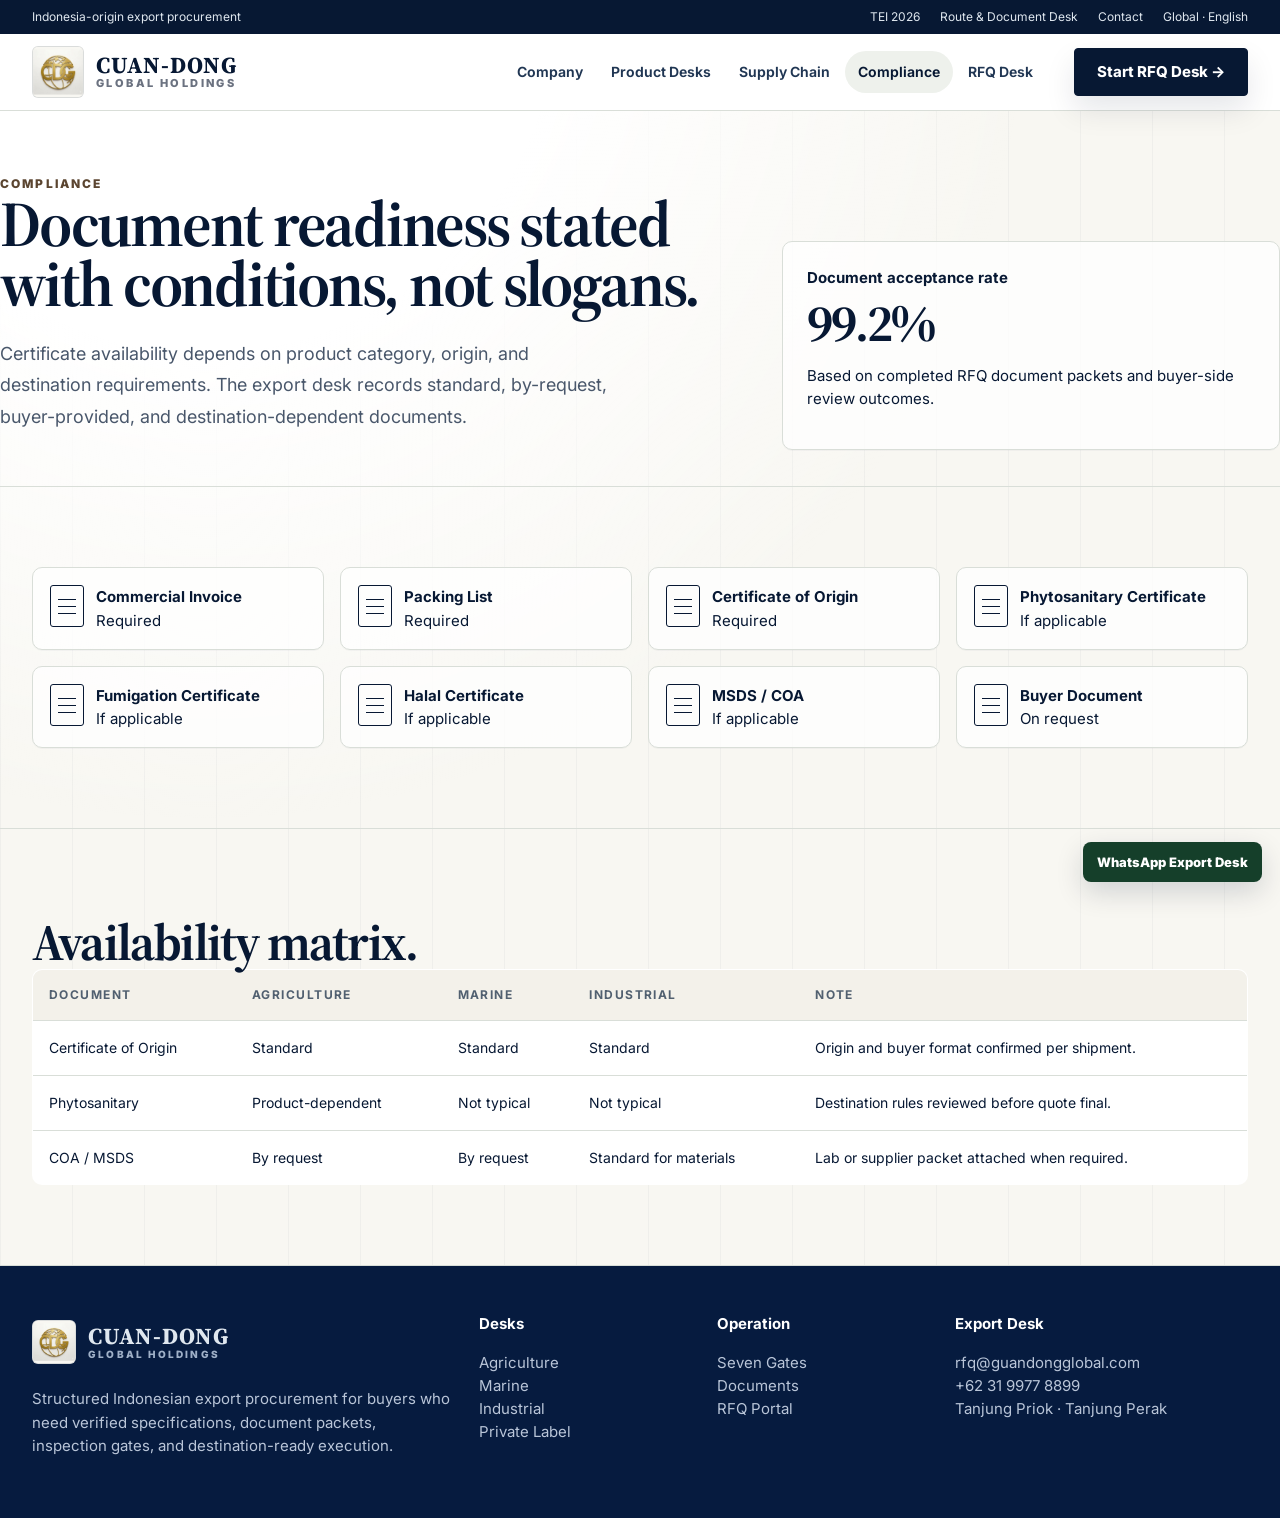
==== commit 1b44fb53: "Clean up product card visuals and generated desk imagery" ====
--- a/compliance.html
+++ b/compliance.html
@@ -1,4 +1,4 @@
-<!doctype html><html lang="en"><head><meta charset="utf-8"><meta name="viewport" content="width=device-width, initial-scale=1"><title>Export Compliance & Document Readiness | CUAN-DONG Global Holdings</title><meta name="description" content="Document readiness for commercial invoice, packing list, certificate of origin, phytosanitary, fumigation, halal, MSDS, COA, and buyer-requested documents."><link rel="preconnect" href="https://fonts.googleapis.com"><link rel="preconnect" href="https://fonts.gstatic.com" crossorigin><link href="https://fonts.googleapis.com/css2?family=Source+Serif+4:opsz,wght@8..60,500;8..60,600;8..60,700&family=Inter:wght@450;600;700;800&display=swap" rel="stylesheet"><link rel="icon" type="image/png" href="favicon.png?v=8"><link rel="manifest" href="site.webmanifest"><link rel="stylesheet" href="assets/cuandong.css?v=8">
+<!doctype html><html lang="en"><head><meta charset="utf-8"><meta name="viewport" content="width=device-width, initial-scale=1"><title>Export Compliance & Document Readiness | CUAN-DONG Global Holdings</title><meta name="description" content="Document readiness for commercial invoice, packing list, certificate of origin, phytosanitary, fumigation, halal, MSDS, COA, and buyer-requested documents."><link rel="preconnect" href="https://fonts.googleapis.com"><link rel="preconnect" href="https://fonts.gstatic.com" crossorigin><link href="https://fonts.googleapis.com/css2?family=Source+Serif+4:opsz,wght@8..60,500;8..60,600;8..60,700&family=Inter:wght@450;600;700;800&display=swap" rel="stylesheet"><link rel="icon" type="image/png" href="favicon.png?v=8"><link rel="manifest" href="site.webmanifest"><link rel="stylesheet" href="assets/cuandong.css?v=9">
 <!-- SEO:START -->
 <link rel="canonical" href="https://cuan-dong.com/compliance.html">
 <meta name="robots" content="index, follow, max-image-preview:large">
--- a/assets/cuandong.css
+++ b/assets/cuandong.css
@@ -43,3 +43,9 @@
 .ldc-header{height:auto;background:rgba(255,255,255,.94);backdrop-filter:blur(16px)}.utility-bar{height:34px;background:#071833;color:#dfe7ef;font-size:12px}.utility-inner{height:34px;display:flex;align-items:center;justify-content:space-between;gap:16px}.utility-inner nav{display:flex;align-items:center;gap:20px}.utility-inner a{color:#dfe7ef}.utility-inner a:hover{color:#fff;text-decoration:underline}.corporate-nav{height:76px}.corporate-links{gap:2px}.nav-item{position:relative}.nav-item>a{display:inline-flex;align-items:center;height:42px}.nav-item:hover>a{background:#eef1ec;color:#071833}.mega{position:absolute;top:48px;left:0;width:292px;background:#fff;border:1px solid var(--line);box-shadow:0 24px 60px rgba(7,24,51,.16);border-radius:8px;padding:18px;opacity:0;visibility:hidden;transform:translateY(8px);transition:.18s;z-index:40}.nav-item:hover .mega{opacity:1;visibility:visible;transform:none}.mega b{display:block;font-family:var(--serif);font-size:22px;line-height:1.05;color:#071833;margin-bottom:8px}.mega p{margin:0 0 12px;color:#5d6878;font-size:13px;line-height:1.45}.mega a{font-size:13px;font-weight:850;color:#9a742e}.corporate-pillars{background:#fff;padding:72px 0;border-bottom:1px solid var(--line)}.pillar-grid{display:grid;grid-template-columns:repeat(3,1fr);gap:0;border:1px solid var(--line);border-radius:10px;overflow:hidden}.pillar-card{min-height:330px;padding:34px 30px;display:flex;flex-direction:column;justify-content:flex-end;background:#f8f7f2;border-right:1px solid var(--line);position:relative}.pillar-card:last-child{border-right:0}.pillar-card:before{content:"";position:absolute;inset:0;background:linear-gradient(180deg,rgba(7,24,51,0),rgba(7,24,51,.06));pointer-events:none}.pillar-card span{text-transform:uppercase;letter-spacing:.18em;font-size:12px;font-weight:900;color:#9a742e}.pillar-card h2{font-size:50px;margin:8px 0 12px}.pillar-card p{color:#526174;margin:0 0 22px}.pillar-card a{font-weight:850;color:#071833}.pillar-card.purpose{background:linear-gradient(135deg,#fff,#f4f0e6)}.pillar-card.products-pillar{background:linear-gradient(135deg,#f8f7f2,#eef3ed)}.pillar-card.trust{background:linear-gradient(135deg,#fff,#eef2f7)}.site-header+main{padding-top:0}.site-header{position:sticky;top:0;z-index:60}
 @media(max-width:1100px){.utility-bar{display:none}.corporate-nav{height:76px}.corporate-links{display:none}.pillar-grid{grid-template-columns:1fr}.pillar-card{min-height:230px;border-right:0;border-bottom:1px solid var(--line)}.pillar-card:last-child{border-bottom:0}.mega{display:none}}
 @media(max-width:620px){.corporate-nav{height:72px}.pillar-card{padding:26px 22px}.pillar-card h2{font-size:38px}.brand-lockup{min-width:52px!important;width:52px!important}}
+/* Visual QA repair: stop cramming table metadata into product image cards */
+.product-grid{gap:22px}.product{background:#fff;border-radius:12px;overflow:hidden}.product .thumb{height:210px;background-position:center!important}.product-body{padding:20px;gap:12px}.product-body>p{font-size:14px;line-height:1.55;min-height:44px}.product .procure-facts{display:none}.product-actions{padding-top:8px;border-top:1px solid #ebe8df}.product-actions .chip{font-size:11px}.product-head h3{font-size:24px;line-height:1.08}.desk-code{align-self:flex-start}.section .product-grid + .note{margin-top:16px}.product:hover .thumb{filter:saturate(.98) contrast(1.02)}
+/* Keep dense quote-basis information in the dedicated procurement table, not inside cards */
+.products-summary-note{margin-top:18px;color:#5f6b7a;font-size:14px}.table{font-size:14px}.table td,.table th{vertical-align:middle}.thumb.consumer{--img:url('generated/category-consumer-private-label.jpg')}.thumb.specialty{--img:url('generated/category-specialty-sourcing.jpg')}
+@media(max-width:1100px){.product .thumb{height:220px}.product-body>p{min-height:unset}}
+@media(max-width:620px){.product-grid{gap:18px}.product .thumb{height:220px}.product-head h3{font-size:22px}.product-body{padding:18px}}
